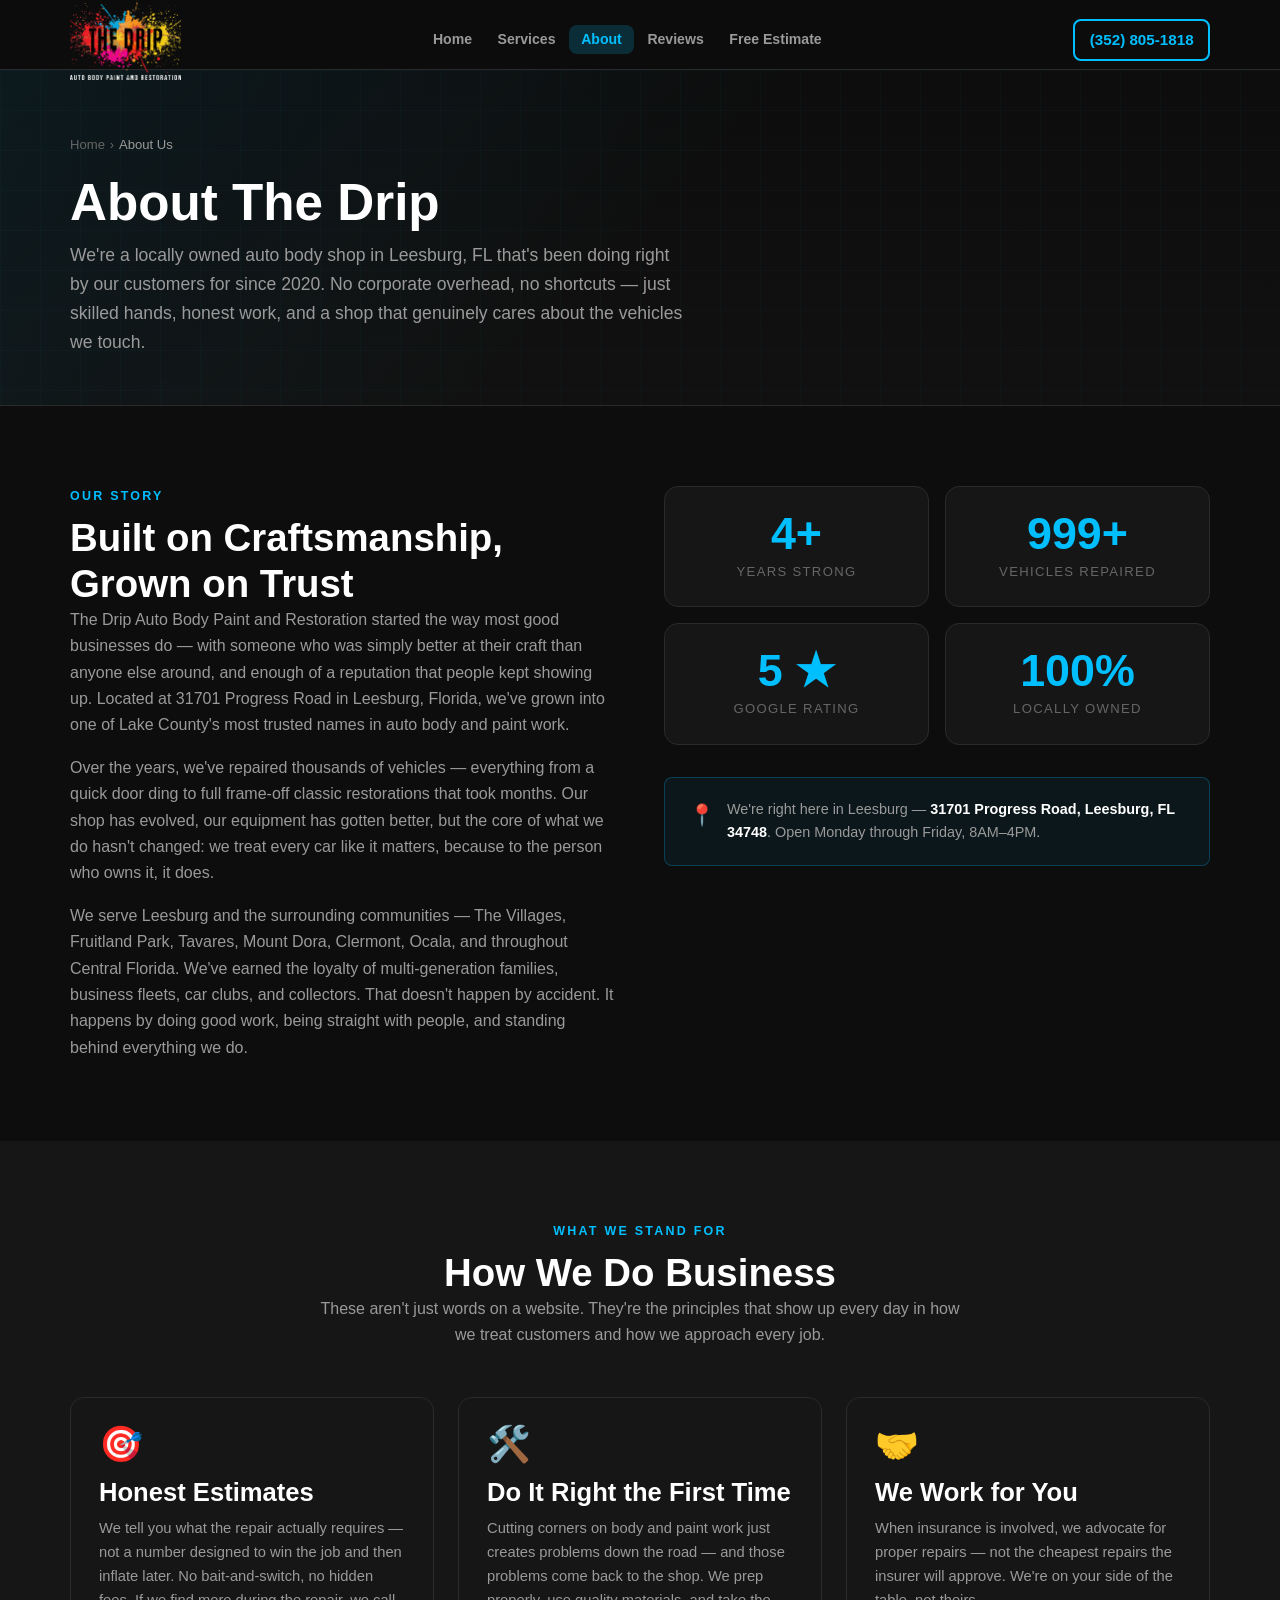
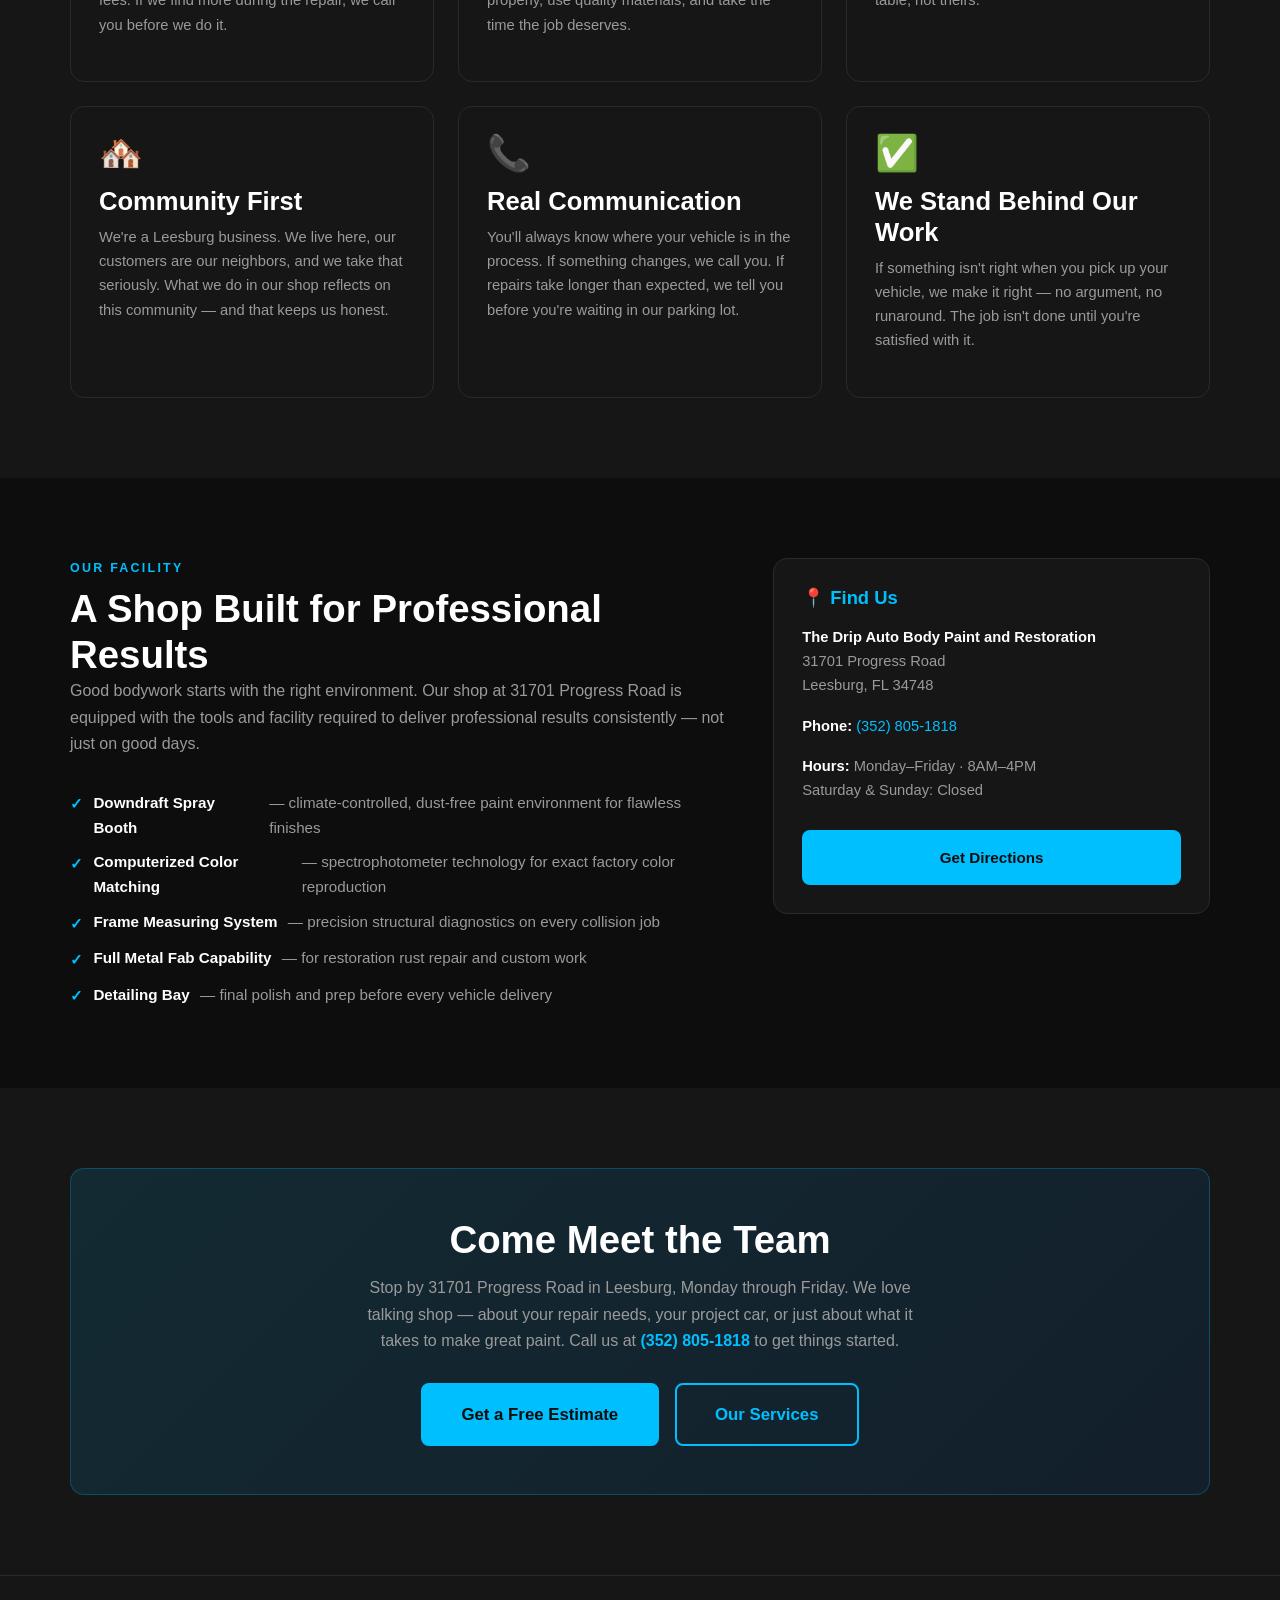
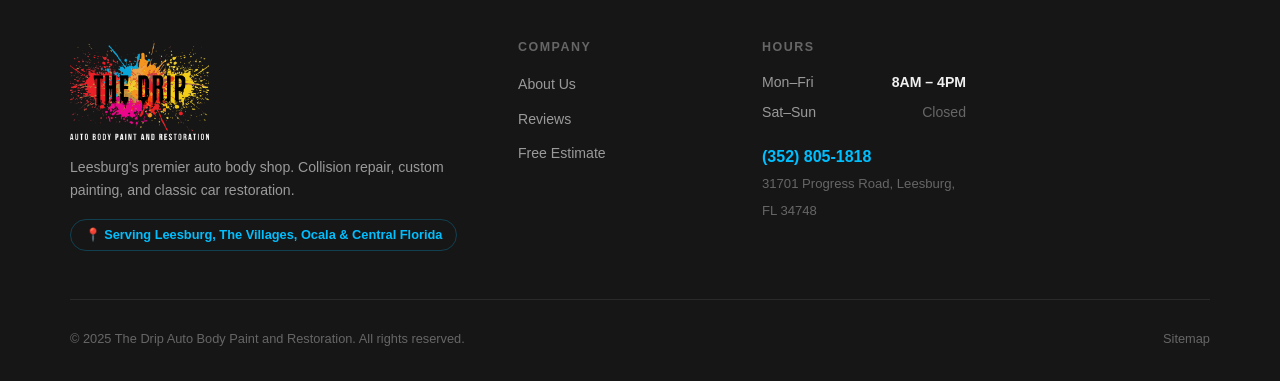
==== about.html @ eac32ed7 "Change Contact to Free Estimate in nav across all pages" ====
<!DOCTYPE html>
<html lang="en">
<head>
  <meta charset="UTF-8" />
  <meta name="viewport" content="width=device-width, initial-scale=1.0" />
  <title>About Us | The Drip Auto Body Paint &amp; Restoration — Leesburg, FL</title>
  <meta name="description" content="Learn about The Drip Auto Body Paint and Restoration — Leesburg, FL's trusted auto body shop with proudly serving Leesburg since 2020. Locally owned, expert team, and a passion for every vehicle we touch." />
  <meta name="keywords" content="about The Drip auto body Leesburg FL, local auto body shop Lake County, experienced auto body technicians FL, Leesburg auto body history" />
  <link rel="canonical" href="https://www.dripautomotive.com/about.html" />
  <meta property="og:type" content="website" />
  <meta property="og:title" content="About The Drip Auto Body | Leesburg, FL" />
  <meta property="og:description" content="Serving Leesburg and Lake County. Locally owned, expert team, and a genuine passion for every vehicle we touch." />
  <meta property="og:image" content="https://www.dripautomotive.com/images/og-about.jpg" />
  <meta property="og:url" content="https://www.dripautomotive.com/about.html" />
  <link rel="stylesheet" href="style.css" />
  <script type="application/ld+json">
  {"@context":"https://schema.org","@type":"AutoBodyShop","name":"The Drip Auto Body Paint and Restoration","url":"https://www.dripautomotive.com","telephone":"+13528051818","address":{"@type":"PostalAddress","streetAddress":"31701 Progress Road","addressLocality":"Leesburg","addressRegion":"FL","postalCode":"34748","addressCountry":"US"},"geo":{"@type":"GeoCoordinates","latitude":28.8116,"longitude":-81.8784},"openingHoursSpecification":[{"@type":"OpeningHoursSpecification","dayOfWeek":["Monday","Tuesday","Wednesday","Thursday","Friday"],"opens":"08:00","closes":"16:00"}]}
  </script>
</head>
<body>
  <header id="site-header" role="banner">
    <div class="container">
      <nav class="nav-inner" aria-label="Main navigation">
        <a href="index.html" class="nav-logo" aria-label="The Drip Auto Body — Home"><img src="logo.png" alt="The Drip Auto Body Paint and Restoration" class="nav-logo-img"></a>
          <ul class="nav-links" role="list">
          <li><a href="index.html">Home</a></li><li><a href="services.html">Services</a></li><li><a href="about.html">About</a></li><li><a href="reviews.html">Reviews</a></li><li><a href="contact.html">Free Estimate</a></li>
        </ul>
        <a href="tel:+13528051818" class="nav-phone">(352) 805-1818</a>
        <button class="nav-toggle" id="nav-toggle" aria-expanded="false" aria-label="Toggle navigation"><span></span><span></span><span></span></button>
      </nav>
    </div>
  </header>
  <nav id="mobile-nav">
    <a href="tel:+13528051818" class="mobile-phone">📞 Call (352) 805-1818</a>
  </nav>

  <main class="page-content">
    <section class="page-hero">
      <div class="container page-hero-content">
        <nav class="breadcrumb" aria-label="Breadcrumb">
          <a href="index.html">Home</a><span class="sep">›</span><span class="current">About Us</span>
        </nav>
        <h1>About The Drip</h1>
        <p class="lead">We're a locally owned auto body shop in Leesburg, FL that's been doing right by our customers for since 2020. No corporate overhead, no shortcuts — just skilled hands, honest work, and a shop that genuinely cares about the vehicles we touch.</p>
      </div>
    </section>

    <!-- Our Story -->
    <section class="section">
      <div class="container">
        <div class="content-cols">
          <div>
            <span class="section-label">Our Story</span>
            <h2>Built on Craftsmanship, Grown on Trust</h2>
            <p>The Drip Auto Body Paint and Restoration started the way most good businesses do — with someone who was simply better at their craft than anyone else around, and enough of a reputation that people kept showing up. Located at 31701 Progress Road in Leesburg, Florida, we've grown into one of Lake County's most trusted names in auto body and paint work.</p>
            <p>Over the years, we've repaired thousands of vehicles — everything from a quick door ding to full frame-off classic restorations that took months. Our shop has evolved, our equipment has gotten better, but the core of what we do hasn't changed: we treat every car like it matters, because to the person who owns it, it does.</p>
            <p>We serve Leesburg and the surrounding communities — The Villages, Fruitland Park, Tavares, Mount Dora, Clermont, Ocala, and throughout Central Florida. We've earned the loyalty of multi-generation families, business fleets, car clubs, and collectors. That doesn't happen by accident. It happens by doing good work, being straight with people, and standing behind everything we do.</p>
          </div>
          <div>
            <!-- Stats -->
            <div style="display:grid;grid-template-columns:1fr 1fr;gap:1rem;">
              <div class="stat-block" style="background:var(--surface);border:1px solid var(--border);border-radius:var(--radius-lg);">
                <div class="stat-num counter" data-target="5" data-suffix="+">5+</div>
                <div class="stat-label">Years Strong</div>
              </div>
              <div class="stat-block" style="background:var(--surface);border:1px solid var(--border);border-radius:var(--radius-lg);">
                <div class="stat-num counter" data-target="1000" data-suffix="+">1,000+</div>
                <div class="stat-label">Vehicles Repaired</div>
              </div>
              <div class="stat-block" style="background:var(--surface);border:1px solid var(--border);border-radius:var(--radius-lg);">
                <div class="stat-num">5 ★</div>
                <div class="stat-label">Google Rating</div>
              </div>
              <div class="stat-block" style="background:var(--surface);border:1px solid var(--border);border-radius:var(--radius-lg);">
                <div class="stat-num">100%</div>
                <div class="stat-label">Locally Owned</div>
              </div>
            </div>
            <div class="tip-box mt-2">
              <span class="tip-icon">📍</span>
              <p>We're right here in Leesburg — <strong style="color:var(--white);">31701 Progress Road, Leesburg, FL 34748</strong>. Open Monday through Friday, 8AM–4PM.</p>
            </div>
          </div>
        </div>
      </div>
    </section>

    <!-- What We Believe -->
    <section class="section section-alt">
      <div class="container">
        <div class="section-center mb-2">
          <span class="section-label">What We Stand For</span>
          <h2>How We Do Business</h2>
          <p class="section-subtitle">These aren't just words on a website. They're the principles that show up every day in how we treat customers and how we approach every job.</p>
        </div>
        <div class="grid-3 mt-3">
          <div class="card">
            <span class="card-icon">🎯</span>
            <h3>Honest Estimates</h3>
            <p>We tell you what the repair actually requires — not a number designed to win the job and then inflate later. No bait-and-switch, no hidden fees. If we find more during the repair, we call you before we do it.</p>
          </div>
          <div class="card">
            <span class="card-icon">🛠️</span>
            <h3>Do It Right the First Time</h3>
            <p>Cutting corners on body and paint work just creates problems down the road — and those problems come back to the shop. We prep properly, use quality materials, and take the time the job deserves.</p>
          </div>
          <div class="card">
            <span class="card-icon">🤝</span>
            <h3>We Work for You</h3>
            <p>When insurance is involved, we advocate for proper repairs — not the cheapest repairs the insurer will approve. We're on your side of the table, not theirs.</p>
          </div>
          <div class="card">
            <span class="card-icon">🏘️</span>
            <h3>Community First</h3>
            <p>We're a Leesburg business. We live here, our customers are our neighbors, and we take that seriously. What we do in our shop reflects on this community — and that keeps us honest.</p>
          </div>
          <div class="card">
            <span class="card-icon">📞</span>
            <h3>Real Communication</h3>
            <p>You'll always know where your vehicle is in the process. If something changes, we call you. If repairs take longer than expected, we tell you before you're waiting in our parking lot.</p>
          </div>
          <div class="card">
            <span class="card-icon">✅</span>
            <h3>We Stand Behind Our Work</h3>
            <p>If something isn't right when you pick up your vehicle, we make it right — no argument, no runaround. The job isn't done until you're satisfied with it.</p>
          </div>
        </div>
      </div>
    </section>

    <!-- The Shop -->
    <section class="section">
      <div class="container">
        <div class="content-cols wide-left">
          <div>
            <span class="section-label">Our Facility</span>
            <h2>A Shop Built for Professional Results</h2>
            <p>Good bodywork starts with the right environment. Our shop at 31701 Progress Road is equipped with the tools and facility required to deliver professional results consistently — not just on good days.</p>
            <ul class="check-list mt-2">
              <li><strong style="color:var(--white);">Downdraft Spray Booth</strong> — climate-controlled, dust-free paint environment for flawless finishes</li>
              <li><strong style="color:var(--white);">Computerized Color Matching</strong> — spectrophotometer technology for exact factory color reproduction</li>
              <li><strong style="color:var(--white);">Frame Measuring System</strong> — precision structural diagnostics on every collision job</li>
              <li><strong style="color:var(--white);">Full Metal Fab Capability</strong> — for restoration rust repair and custom work</li>
              <li><strong style="color:var(--white);">Detailing Bay</strong> — final polish and prep before every vehicle delivery</li>
            </ul>
          </div>
          <div>
            <div class="card">
              <h4 style="color:var(--accent);margin-bottom:1rem;">📍 Find Us</h4>
              <p><strong style="color:var(--white);">The Drip Auto Body Paint and Restoration</strong><br>
              31701 Progress Road<br>
              Leesburg, FL 34748</p>
              <p><strong style="color:var(--white);">Phone:</strong> <a href="tel:+13528051818">(352) 805-1818</a></p>
              <p><strong style="color:var(--white);">Hours:</strong> Monday–Friday · 8AM–4PM<br>
              Saturday &amp; Sunday: Closed</p>
              <a href="contact.html" class="btn btn-primary w-full" style="justify-content:center;margin-top:0.75rem;">Get Directions</a>
            </div>
          </div>
        </div>
      </div>
    </section>

    <!-- CTA -->
    <section class="section section-alt">
      <div class="container">
        <div class="cta-banner">
          <h2>Come Meet the Team</h2>
          <p>Stop by 31701 Progress Road in Leesburg, Monday through Friday. We love talking shop — about your repair needs, your project car, or just about what it takes to make great paint. Call us at <strong style="color:var(--accent);">(352) 805-1818</strong> to get things started.</p>
          <div class="btn-group" style="justify-content:center;">
            <a href="contact.html" class="btn btn-primary btn-lg">Get a Free Estimate</a>
            <a href="services.html" class="btn btn-outline btn-lg">Our Services</a>
          </div>
        </div>
      </div>
    </section>
  </main>

  <footer id="site-footer" role="contentinfo">
    <div class="container">
      <div class="footer-grid">
        <div class="footer-brand">
          <img src="logo.png" alt="The Drip Auto Body Paint and Restoration" class="footer-logo-img">
          <p>Leesburg's premier auto body shop. Collision repair, custom painting, and classic car restoration.</p>
          <span class="footer-tagline">📍 Serving Leesburg, The Villages, Ocala &amp; Central Florida</span>
        </div>
        <div class="footer-col"><h5>Company</h5><ul><li><a href="about.html">About Us</a></li><li><a href="reviews.html">Reviews</a></li><li><a href="contact.html">Free Estimate</a></li></ul></div>
        <div class="footer-col footer-hours">
          <h5>Hours</h5>
          <p><span class="hours-day">Mon–Fri</span><span class="hours-time">8AM – 4PM</span></p>
          <p><span class="hours-day">Sat–Sun</span><span class="hours-closed">Closed</span></p>
          <div style="margin-top:1.25rem;"><a href="tel:+13528051818" style="color:var(--accent);font-weight:700;">(352) 805-1818</a><br><span style="font-size:0.82rem;color:var(--text-dim);">31701 Progress Road, Leesburg, FL 34748</span></div>
        </div>
      </div>
      <div class="footer-bottom">
        <p>&copy; 2025 The Drip Auto Body Paint and Restoration. All rights reserved.</p>
        <p><a href="sitemap.xml">Sitemap</a></p>
      </div>
    </div>
  </footer>
  <a href="tel:+13528051818" class="float-cta">📞 Call Now</a>
  <script src="script.js"></script>
</body>
</html>
---- style.css ----
/* ============================================================
   The Drip Auto Body Paint and Restoration — style.css
   Pure CSS, mobile-first, dark theme with #00bfff accent
   ============================================================ */

/* ── Reset & Base ─────────────────────────────────────────── */
*, *::before, *::after { box-sizing: border-box; margin: 0; padding: 0; }

:root {
  --bg:          #0d0d0d;
  --surface:     #161616;
  --surface2:    #1f1f1f;
  --surface3:    #2a2a2a;
  --accent:      #00bfff;
  --accent-dark: #0099cc;
  --accent-glow: rgba(0,191,255,0.18);
  --text:        #f0f0f0;
  --text-muted:  #9a9a9a;
  --text-dim:    #666;
  --border:      #2a2a2a;
  --white:       #ffffff;
  --danger:      #e74c3c;
  --success:     #2ecc71;
  --radius:      8px;
  --radius-lg:   14px;
  --shadow:      0 4px 24px rgba(0,0,0,0.5);
  --shadow-accent: 0 0 24px rgba(0,191,255,0.25);
  --transition:  0.25s ease;
  --nav-h:       70px;
  --font: -apple-system, BlinkMacSystemFont, 'Segoe UI', Roboto, Helvetica, Arial, sans-serif;
}

html { scroll-behavior: smooth; font-size: 16px; }

body {
  background: var(--bg);
  color: var(--text);
  font-family: var(--font);
  line-height: 1.65;
  min-height: 100vh;
  overflow-x: hidden;
}

img { max-width: 100%; height: auto; display: block; }
a { color: var(--accent); text-decoration: none; transition: color var(--transition); }
a:hover { color: var(--accent-dark); }
ul { list-style: none; }
button, input, textarea, select { font-family: inherit; }

/* ── Typography ───────────────────────────────────────────── */
h1, h2, h3, h4, h5, h6 {
  line-height: 1.2;
  font-weight: 700;
  color: var(--white);
}
h1 { font-size: clamp(2rem, 5vw, 3.2rem); }
h2 { font-size: clamp(1.6rem, 4vw, 2.4rem); }
h3 { font-size: clamp(1.2rem, 3vw, 1.6rem); }
h4 { font-size: 1.15rem; }
p  { margin-bottom: 1rem; color: var(--text-muted); }
p:last-child { margin-bottom: 0; }

.section-label {
  font-size: 0.78rem;
  font-weight: 700;
  letter-spacing: 0.18em;
  text-transform: uppercase;
  color: var(--accent);
  margin-bottom: 0.5rem;
  display: block;
}
.section-title { margin-bottom: 0.75rem; }
.section-subtitle { max-width: 640px; color: var(--text-muted); }

/* ── Layout Utilities ─────────────────────────────────────── */
.container { width: 100%; max-width: 1180px; margin: 0 auto; padding: 0 1.25rem; }
.section { padding: 5rem 0; }
.section-alt { background: var(--surface); }
.section-center { text-align: center; }
.section-center .section-subtitle { margin: 0 auto; }

.grid-2 { display: grid; grid-template-columns: 1fr; gap: 2rem; }
.grid-3 { display: grid; grid-template-columns: 1fr; gap: 1.5rem; }
.grid-4 { display: grid; grid-template-columns: 1fr 1fr; gap: 1.25rem; }

@media (min-width: 640px) {
  .grid-2 { grid-template-columns: 1fr 1fr; }
  .grid-3 { grid-template-columns: 1fr 1fr; }
}
@media (min-width: 900px) {
  .grid-3 { grid-template-columns: 1fr 1fr 1fr; }
  .grid-4 { grid-template-columns: repeat(4, 1fr); }
}

.flex { display: flex; }
.flex-center { display: flex; align-items: center; justify-content: center; }
.gap-1 { gap: 1rem; }
.gap-2 { gap: 2rem; }
.mt-1 { margin-top: 1rem; }
.mt-2 { margin-top: 2rem; }
.mt-3 { margin-top: 3rem; }
.mb-2 { margin-bottom: 2rem; }
.text-center { text-align: center; }

/* ── Buttons ──────────────────────────────────────────────── */
.btn {
  display: inline-flex;
  align-items: center;
  gap: 0.5rem;
  padding: 0.8rem 1.8rem;
  border-radius: var(--radius);
  font-weight: 700;
  font-size: 0.95rem;
  cursor: pointer;
  transition: all var(--transition);
  border: 2px solid transparent;
  text-align: center;
  white-space: nowrap;
}
.btn-primary {
  background: var(--accent);
  color: var(--bg);
  border-color: var(--accent);
}
.btn-primary:hover {
  background: var(--accent-dark);
  border-color: var(--accent-dark);
  color: var(--white);
  box-shadow: var(--shadow-accent);
  transform: translateY(-1px);
}
.btn-outline {
  background: transparent;
  color: var(--accent);
  border-color: var(--accent);
}
.btn-outline:hover {
  background: var(--accent);
  color: var(--bg);
  transform: translateY(-1px);
}
.btn-ghost {
  background: transparent;
  color: var(--text-muted);
  border-color: var(--border);
}
.btn-ghost:hover { border-color: var(--accent); color: var(--accent); }
.btn-lg { padding: 1rem 2.4rem; font-size: 1.05rem; }
.btn-sm { padding: 0.5rem 1.1rem; font-size: 0.85rem; }
.btn-group { display: flex; flex-wrap: wrap; gap: 1rem; }

/* ── Accent / Highlight ───────────────────────────────────── */
.accent { color: var(--accent); }
.highlight {
  background: linear-gradient(135deg, var(--accent) 0%, #0077ff 100%);
  -webkit-background-clip: text;
  -webkit-text-fill-color: transparent;
  background-clip: text;
}

/* ── Header / Navigation ──────────────────────────────────── */
#site-header {
  position: fixed;
  top: 0; left: 0; right: 0;
  z-index: 1000;
  height: var(--nav-h);
  background: rgba(13,13,13,0.96);
  border-bottom: 1px solid var(--border);
  backdrop-filter: blur(12px);
  -webkit-backdrop-filter: blur(12px);
  transition: box-shadow var(--transition);
}
#site-header.scrolled {
  box-shadow: 0 2px 20px rgba(0,0,0,0.6);
}
.nav-inner {
  display: flex;
  align-items: center;
  justify-content: space-between;
  height: 100%;
  gap: 1rem;
}
.nav-logo {
  display: flex;
  align-items: center;
  flex-shrink: 0;
  text-decoration: none;
}
.nav-logo-img {
  height: 80px;
  width: auto;
  object-fit: contain;
  transition: transform 0.2s ease;
}
.nav-logo-img:hover {
  transform: scale(1.05);
}
@media (max-width: 768px) {
  .nav-logo-img {
    height: 60px;
  }
}
/* Legacy text logo fallbacks */
.nav-logo-name {
  font-size: 1.25rem;
  font-weight: 900;
  color: var(--white);
  letter-spacing: -0.02em;
}
.nav-logo-name span { color: var(--accent); }
.nav-logo-sub {
  font-size: 0.6rem;
  font-weight: 600;
  letter-spacing: 0.18em;
  text-transform: uppercase;
  color: var(--text-dim);
}
.nav-links {
  display: none;
  align-items: center;
  gap: 0.1rem;
}
.nav-links a {
  padding: 0.4rem 0.75rem;
  border-radius: var(--radius);
  font-size: 0.88rem;
  font-weight: 600;
  color: var(--text-muted);
  transition: all var(--transition);
}
.nav-links a:hover,
.nav-links a.active { color: var(--accent); background: var(--accent-glow); }
.nav-phone {
  display: none;
  align-items: center;
  gap: 0.4rem;
  font-weight: 700;
  font-size: 0.95rem;
  color: var(--accent);
  border: 2px solid var(--accent);
  border-radius: var(--radius);
  padding: 0.4rem 0.9rem;
  transition: all var(--transition);
}
.nav-phone:hover { background: var(--accent); color: var(--bg); }
.nav-phone .ph-icon { font-size: 1rem; }

.nav-toggle {
  display: flex;
  flex-direction: column;
  gap: 5px;
  cursor: pointer;
  padding: 0.4rem;
  border: none;
  background: none;
}
.nav-toggle span {
  display: block;
  width: 24px; height: 2px;
  background: var(--text);
  border-radius: 2px;
  transition: all var(--transition);
}
.nav-toggle.open span:nth-child(1) { transform: translateY(7px) rotate(45deg); }
.nav-toggle.open span:nth-child(2) { opacity: 0; transform: scaleX(0); }
.nav-toggle.open span:nth-child(3) { transform: translateY(-7px) rotate(-45deg); }

/* Mobile Nav Drawer */
#mobile-nav {
  display: none;
  position: fixed;
  top: var(--nav-h);
  left: 0; right: 0;
  background: var(--surface);
  border-bottom: 1px solid var(--border);
  z-index: 999;
  padding: 1.5rem;
  flex-direction: column;
  gap: 0.25rem;
}
#mobile-nav.open { display: flex; }
#mobile-nav a {
  padding: 0.75rem 1rem;
  border-radius: var(--radius);
  font-weight: 600;
  color: var(--text-muted);
  font-size: 1rem;
}
#mobile-nav a:hover { background: var(--accent-glow); color: var(--accent); }
#mobile-nav .mobile-phone {
  display: flex;
  align-items: center;
  justify-content: center;
  gap: 0.5rem;
  margin-top: 1rem;
  background: var(--accent);
  color: var(--bg);
  padding: 0.9rem;
  border-radius: var(--radius);
  font-weight: 800;
  font-size: 1.05rem;
}

@media (min-width: 768px) {
  .nav-links { display: flex; }
  .nav-phone { display: flex; }
  .nav-toggle { display: none; }
}

/* Page top padding for fixed header */
.page-content { padding-top: var(--nav-h); }

/* ── Hero Section ─────────────────────────────────────────── */
.hero {
  position: relative;
  min-height: 88vh;
  display: flex;
  align-items: center;
  overflow: hidden;
  background: var(--bg);
}
.hero-bg {
  position: absolute;
  inset: 0;
  background: 
    radial-gradient(ellipse 80% 60% at 70% 40%, rgba(0,191,255,0.08) 0%, transparent 65%),
    radial-gradient(ellipse 60% 80% at 10% 90%, rgba(0,50,100,0.3) 0%, transparent 60%),
    linear-gradient(160deg, #0a0a0a 0%, #111 50%, #0a1a2a 100%);
}
.hero-bg-grid {
  position: absolute;
  inset: 0;
  background-image:
    linear-gradient(rgba(0,191,255,0.04) 1px, transparent 1px),
    linear-gradient(90deg, rgba(0,191,255,0.04) 1px, transparent 1px);
  background-size: 60px 60px;
}
.hero-content {
  position: relative;
  z-index: 1;
  padding: 5rem 0;
}
/* Hero logo showcase (homepage) */
.hero-logo-showcase {
  text-align: center;
  margin-bottom: 2rem;
}
.hero-logo-img {
  max-width: 480px;
  width: 100%;
  height: auto;
  object-fit: contain;
  filter: drop-shadow(0 4px 30px rgba(0, 191, 255, 0.15));
}
@media (max-width: 768px) {
  .hero-logo-img {
    max-width: 320px;
  }
  .hero-logo-showcase {
    margin-bottom: 1.5rem;
  }
}

.hero-badge {
  display: inline-flex;
  align-items: center;
  gap: 0.5rem;
  background: var(--accent-glow);
  border: 1px solid rgba(0,191,255,0.3);
  color: var(--accent);
  padding: 0.4rem 1rem;
  border-radius: 100px;
  font-size: 0.8rem;
  font-weight: 700;
  letter-spacing: 0.08em;
  text-transform: uppercase;
  margin-bottom: 1.5rem;
}
.hero h1 { margin-bottom: 1.25rem; }
.hero h1 .line2 { color: var(--accent); display: block; }
.hero-desc {
  font-size: 1.1rem;
  color: var(--text-muted);
  max-width: 580px;
  margin-bottom: 2rem;
}
.hero-stats {
  display: flex;
  flex-wrap: wrap;
  gap: 2rem;
  margin-top: 3rem;
  padding-top: 2rem;
  border-top: 1px solid var(--border);
}
.hero-stat-num {
  font-size: 2rem;
  font-weight: 900;
  color: var(--accent);
  line-height: 1;
}
.hero-stat-label {
  font-size: 0.8rem;
  color: var(--text-dim);
  text-transform: uppercase;
  letter-spacing: 0.1em;
  margin-top: 0.2rem;
}

/* Page Hero (smaller, for inner pages) */
.page-hero {
  background:
    linear-gradient(135deg, rgba(0,191,255,0.07) 0%, transparent 50%),
    linear-gradient(180deg, #0d0d0d 0%, #111 100%);
  border-bottom: 1px solid var(--border);
  padding: 4rem 0 3rem;
  position: relative;
  overflow: hidden;
}
.page-hero::before {
  content: '';
  position: absolute;
  inset: 0;
  background-image:
    linear-gradient(rgba(0,191,255,0.03) 1px, transparent 1px),
    linear-gradient(90deg, rgba(0,191,255,0.03) 1px, transparent 1px);
  background-size: 40px 40px;
}
.page-hero-content { position: relative; z-index: 1; }
.page-hero h1 { margin-bottom: 0.5rem; }
.page-hero .lead {
  color: var(--text-muted);
  font-size: 1.1rem;
  max-width: 620px;
  margin-bottom: 0;
}

/* ── Breadcrumbs ──────────────────────────────────────────── */
.breadcrumb {
  display: flex;
  align-items: center;
  flex-wrap: wrap;
  gap: 0.3rem;
  font-size: 0.82rem;
  color: var(--text-dim);
  margin-bottom: 1rem;
}
.breadcrumb a { color: var(--text-dim); }
.breadcrumb a:hover { color: var(--accent); }
.breadcrumb .sep { color: var(--text-dim); }
.breadcrumb .current { color: var(--text-muted); }

/* ── Cards ────────────────────────────────────────────────── */
.card {
  background: var(--surface);
  border: 1px solid var(--border);
  border-radius: var(--radius-lg);
  padding: 1.75rem;
  transition: all var(--transition);
}
.card:hover {
  border-color: rgba(0,191,255,0.3);
  box-shadow: var(--shadow-accent);
  transform: translateY(-3px);
}
.card-icon {
  font-size: 2.2rem;
  margin-bottom: 1rem;
  display: block;
  line-height: 1;
}
.card h3 { margin-bottom: 0.5rem; }
.card p { font-size: 0.92rem; margin-bottom: 1rem; }
.card-link {
  font-size: 0.88rem;
  font-weight: 700;
  color: var(--accent);
  display: inline-flex;
  align-items: center;
  gap: 0.3rem;
}
.card-link::after { content: '→'; transition: transform var(--transition); }
.card:hover .card-link::after { transform: translateX(4px); }

/* Service card variant */
.service-card {
  background: var(--surface);
  border: 1px solid var(--border);
  border-radius: var(--radius-lg);
  overflow: hidden;
  transition: all var(--transition);
}
.service-card:hover {
  border-color: var(--accent);
  box-shadow: 0 0 30px rgba(0,191,255,0.15);
  transform: translateY(-4px);
}
.service-card-top {
  height: 180px;
  background: linear-gradient(135deg, var(--surface2), var(--surface3));
  display: flex;
  align-items: center;
  justify-content: center;
  font-size: 3.5rem;
  position: relative;
  overflow: hidden;
}
.service-card-top::after {
  content: '';
  position: absolute;
  inset: 0;
  background: linear-gradient(180deg, transparent 40%, rgba(0,0,0,0.6) 100%);
}
.service-card-body { padding: 1.5rem; }
.service-card-body h3 { margin-bottom: 0.5rem; }
.service-card-body p { font-size: 0.9rem; margin-bottom: 1.25rem; }

/* ── Before/After Gallery ─────────────────────────────────── */
.ba-grid { display: grid; grid-template-columns: 1fr; gap: 1.5rem; }
@media (min-width: 640px) { .ba-grid { grid-template-columns: 1fr 1fr; } }
@media (min-width: 900px) { .ba-grid { grid-template-columns: repeat(3, 1fr); } }

.ba-card {
  background: var(--surface);
  border: 1px solid var(--border);
  border-radius: var(--radius-lg);
  overflow: hidden;
}
.ba-images {
  display: grid;
  grid-template-columns: 1fr 1fr;
  height: 180px;
}
.ba-img {
  display: flex;
  align-items: center;
  justify-content: center;
  font-size: 0.7rem;
  font-weight: 700;
  letter-spacing: 0.08em;
  text-transform: uppercase;
  position: relative;
  overflow: hidden;
}
.ba-img img {
  width: 100%;
  height: 100%;
  object-fit: cover;
  position: absolute;
  inset: 0;
}
.ba-img.before {
  background: linear-gradient(135deg, #2a1a1a, #3a2020);
  color: var(--text-dim);
  border-right: 1px solid var(--border);
}
.ba-img.after {
  background: linear-gradient(135deg, #0a1f2a, #0d2d3a);
  color: var(--accent);
}
.ba-img span {
  position: absolute;
  bottom: 0.5rem;
  left: 50%;
  transform: translateX(-50%);
  background: rgba(0,0,0,0.7);
  padding: 0.2rem 0.5rem;
  border-radius: 4px;
  font-size: 0.65rem;
  letter-spacing: 0.1em;
  text-transform: uppercase;
}
.ba-img.before span { color: var(--text-dim); }
.ba-img.after span { color: var(--accent); border: 1px solid rgba(0,191,255,0.3); }
.ba-label {
  font-size: 0.65rem;
  font-weight: 700;
  letter-spacing: 0.15em;
  text-transform: uppercase;
  position: absolute;
  top: 0.5rem;
  left: 50%;
  transform: translateX(-50%);
  white-space: nowrap;
}
.ba-desc {
  padding: 1rem 1.25rem;
  font-size: 0.88rem;
  font-weight: 600;
  color: var(--text-muted);
}

/* ── Project Showcase (Video) ─────────────────────────────── */
.project-showcase { display: flex; flex-direction: column; gap: 2.5rem; }

.project-card {
  background: var(--surface);
  border: 1px solid var(--border);
  border-radius: var(--radius-lg);
  overflow: hidden;
}

.project-card .project-title {
  padding: 1rem 1.25rem 0.5rem;
  font-size: 1.1rem;
  font-weight: 700;
  color: var(--text);
}

.project-card .project-subtitle {
  padding: 0 1.25rem 1rem;
  font-size: 0.88rem;
  color: var(--text-muted);
}

.project-videos {
  display: grid;
  grid-template-columns: 1fr;
  gap: 0;
}

@media (min-width: 640px) {
  .project-videos { grid-template-columns: 1fr 1fr; }
}

.project-videos img {
  width: 100%;
  height: auto;
  display: block;
  object-fit: cover;
}

.project-videos video {
  width: 100%;
  height: auto;
  display: block;
  object-fit: cover;
}

/* ── Services Horizontal Scroll ──────────────────────────── */
.services-scroll {
  display: flex;
  gap: 1rem;
  overflow-x: auto;
  scroll-snap-type: x mandatory;
  -webkit-overflow-scrolling: touch;
  padding-bottom: 0.75rem;
  scrollbar-width: none;
}
.services-scroll::-webkit-scrollbar { display: none; }

.scroll-card {
  flex: 0 0 auto;
  width: 140px;
  display: flex;
  flex-direction: column;
  align-items: center;
  gap: 0.6rem;
  padding: 1.25rem 1rem;
  background: var(--surface);
  border: 1px solid var(--border);
  border-radius: var(--radius-lg);
  text-decoration: none;
  color: var(--text);
  scroll-snap-align: start;
  transition: border-color var(--transition), background var(--transition);
}
.scroll-card:hover {
  border-color: var(--accent);
  background: var(--surface2);
}
.scroll-icon { font-size: 1.8rem; }
.scroll-label {
  font-size: 0.78rem;
  font-weight: 600;
  text-align: center;
  color: var(--text-muted);
  line-height: 1.3;
}
.scroll-card:hover .scroll-label { color: var(--text); }

/* ── Review / Testimonial Cards ───────────────────────────── */
.review-card {
  background: var(--surface);
  border: 1px solid var(--border);
  border-radius: var(--radius-lg);
  padding: 1.75rem;
  position: relative;
}
.review-card::before {
  content: '"';
  font-size: 5rem;
  line-height: 0.8;
  color: var(--accent);
  opacity: 0.15;
  position: absolute;
  top: 1rem;
  left: 1.5rem;
  font-family: Georgia, serif;
}
.review-stars {
  color: #f5a623;
  font-size: 1rem;
  margin-bottom: 0.75rem;
  letter-spacing: 2px;
}
.review-text {
  font-size: 0.95rem;
  color: var(--text-muted);
  line-height: 1.7;
  margin-bottom: 1.25rem;
  font-style: italic;
}
.review-author {
  display: flex;
  align-items: center;
  gap: 0.75rem;
}
.review-avatar {
  width: 44px; height: 44px;
  border-radius: 50%;
  background: linear-gradient(135deg, var(--accent-dark), #0055aa);
  display: flex;
  align-items: center;
  justify-content: center;
  font-weight: 800;
  font-size: 1rem;
  color: var(--white);
  flex-shrink: 0;
}
.review-author-name { font-weight: 700; font-size: 0.95rem; color: var(--white); }
.review-author-meta { font-size: 0.78rem; color: var(--text-dim); }

/* ── Process / Steps ──────────────────────────────────────── */
.steps { display: flex; flex-direction: column; gap: 2rem; }
@media (min-width: 768px) {
  .steps { flex-direction: row; }
  .step { flex: 1; }
}
.step {
  display: flex;
  flex-direction: column;
  align-items: flex-start;
  gap: 0.75rem;
  position: relative;
}
.step-number {
  width: 48px; height: 48px;
  border-radius: 50%;
  background: var(--accent-glow);
  border: 2px solid var(--accent);
  display: flex;
  align-items: center;
  justify-content: center;
  font-size: 1.1rem;
  font-weight: 900;
  color: var(--accent);
  flex-shrink: 0;
}
.step h3 { margin-bottom: 0.25rem; font-size: 1.05rem; }
.step p { font-size: 0.88rem; }

/* ── Check List ───────────────────────────────────────────── */
.check-list { list-style: none; display: flex; flex-direction: column; gap: 0.6rem; }
.check-list li {
  display: flex;
  align-items: flex-start;
  gap: 0.65rem;
  font-size: 0.95rem;
  color: var(--text-muted);
}
.check-list li::before {
  content: '✓';
  color: var(--accent);
  font-weight: 700;
  flex-shrink: 0;
  margin-top: 0.1rem;
}

/* ── FAQ / Accordion ──────────────────────────────────────── */
.faq-item {
  background: var(--surface);
  border: 1px solid var(--border);
  border-radius: var(--radius);
  overflow: hidden;
  margin-bottom: 0.75rem;
}
.faq-q {
  width: 100%;
  background: none;
  border: none;
  padding: 1.1rem 1.5rem;
  text-align: left;
  color: var(--white);
  font-size: 0.97rem;
  font-weight: 600;
  cursor: pointer;
  display: flex;
  justify-content: space-between;
  align-items: center;
  gap: 1rem;
  transition: background var(--transition);
}
.faq-q:hover { background: var(--surface2); }
.faq-q .faq-icon {
  width: 22px; height: 22px;
  border-radius: 50%;
  border: 2px solid var(--accent);
  display: flex;
  align-items: center;
  justify-content: center;
  font-size: 0.9rem;
  color: var(--accent);
  flex-shrink: 0;
  transition: transform var(--transition);
}
.faq-item.open .faq-icon { transform: rotate(45deg); }
.faq-a {
  display: none;
  padding: 0 1.5rem 1.25rem;
  font-size: 0.92rem;
  color: var(--text-muted);
  line-height: 1.7;
  border-top: 1px solid var(--border);
  padding-top: 1rem;
}
.faq-item.open .faq-a { display: block; }

/* ── CTA Banner ───────────────────────────────────────────── */
.cta-banner {
  background: linear-gradient(135deg, rgba(0,191,255,0.12) 0%, rgba(0,100,200,0.12) 100%);
  border: 1px solid rgba(0,191,255,0.25);
  border-radius: var(--radius-lg);
  padding: 3rem 2rem;
  text-align: center;
}
.cta-banner h2 { margin-bottom: 0.75rem; }
.cta-banner p { margin-bottom: 1.75rem; max-width: 560px; margin-left: auto; margin-right: auto; }

/* ── Contact Form ─────────────────────────────────────────── */
.form-grid { display: grid; grid-template-columns: 1fr; gap: 1.25rem; }
@media (min-width: 640px) { .form-grid { grid-template-columns: 1fr 1fr; } }

.form-group { display: flex; flex-direction: column; gap: 0.4rem; }
.form-group.full { grid-column: 1 / -1; }
.form-group label {
  font-size: 0.82rem;
  font-weight: 700;
  color: var(--text-muted);
  letter-spacing: 0.05em;
  text-transform: uppercase;
}
.form-group input,
.form-group select,
.form-group textarea {
  background: var(--surface2);
  border: 1px solid var(--border);
  border-radius: var(--radius);
  padding: 0.75rem 1rem;
  color: var(--text);
  font-size: 0.95rem;
  transition: border-color var(--transition), box-shadow var(--transition);
  appearance: none;
}
.form-group input:focus,
.form-group select:focus,
.form-group textarea:focus {
  outline: none;
  border-color: var(--accent);
  box-shadow: 0 0 0 3px rgba(0,191,255,0.12);
}
.form-group input::placeholder,
.form-group textarea::placeholder { color: var(--text-dim); }
.form-group textarea { resize: vertical; min-height: 120px; }
.form-note {
  font-size: 0.8rem;
  color: var(--text-dim);
  margin-top: 0.5rem;
  text-align: center;
}

/* ── Info Boxes ───────────────────────────────────────────── */
.info-box {
  background: var(--surface);
  border: 1px solid var(--border);
  border-left: 3px solid var(--accent);
  border-radius: var(--radius);
  padding: 1.25rem 1.5rem;
}
.info-box h4 { color: var(--accent); margin-bottom: 0.4rem; font-size: 0.95rem; }
.info-box p { font-size: 0.88rem; margin-bottom: 0; }

.tip-box {
  background: rgba(0,191,255,0.06);
  border: 1px solid rgba(0,191,255,0.25);
  border-radius: var(--radius);
  padding: 1.25rem 1.5rem;
  display: flex;
  gap: 0.75rem;
  align-items: flex-start;
}
.tip-icon { font-size: 1.3rem; flex-shrink: 0; }
.tip-box p { font-size: 0.9rem; margin-bottom: 0; }

/* ── Contact Info Blocks ──────────────────────────────────── */
.contact-info-block {
  display: flex;
  align-items: flex-start;
  gap: 1rem;
  margin-bottom: 1.5rem;
}
.contact-info-icon {
  width: 44px; height: 44px;
  background: var(--accent-glow);
  border-radius: var(--radius);
  display: flex;
  align-items: center;
  justify-content: center;
  font-size: 1.2rem;
  flex-shrink: 0;
}
.contact-info-label {
  font-size: 0.75rem;
  font-weight: 700;
  letter-spacing: 0.1em;
  text-transform: uppercase;
  color: var(--text-dim);
  margin-bottom: 0.2rem;
}
.contact-info-value {
  font-size: 1rem;
  font-weight: 600;
  color: var(--white);
}
.contact-info-value a { color: var(--white); }
.contact-info-value a:hover { color: var(--accent); }

/* ── Map Embed ────────────────────────────────────────────── */
.map-wrap {
  border-radius: var(--radius-lg);
  overflow: hidden;
  border: 1px solid var(--border);
  background: var(--surface2);
  height: 380px;
}
.map-wrap iframe { width: 100%; height: 100%; border: none; }

/* ── Insurance Steps ──────────────────────────────────────── */
.ins-step {
  display: flex;
  gap: 1.25rem;
  padding: 1.5rem;
  background: var(--surface);
  border: 1px solid var(--border);
  border-radius: var(--radius-lg);
  margin-bottom: 1rem;
  transition: all var(--transition);
}
.ins-step:hover { border-color: rgba(0,191,255,0.3); }
.ins-step-num {
  width: 40px; height: 40px;
  min-width: 40px;
  border-radius: 50%;
  background: var(--accent);
  color: var(--bg);
  display: flex;
  align-items: center;
  justify-content: center;
  font-weight: 900;
  font-size: 1rem;
}
.ins-step-body h4 { margin-bottom: 0.3rem; color: var(--white); }
.ins-step-body p { font-size: 0.9rem; margin-bottom: 0; }

/* ── Restoration Timeline ─────────────────────────────────── */
.timeline { position: relative; padding-left: 2rem; }
.timeline::before {
  content: '';
  position: absolute;
  left: 0.6rem;
  top: 0; bottom: 0;
  width: 2px;
  background: linear-gradient(180deg, var(--accent), transparent);
}
.timeline-item {
  position: relative;
  margin-bottom: 2rem;
}
.timeline-item::before {
  content: '';
  position: absolute;
  left: -1.55rem;
  top: 0.35rem;
  width: 12px; height: 12px;
  border-radius: 50%;
  background: var(--accent);
  box-shadow: 0 0 8px var(--accent);
}
.timeline-item h4 { color: var(--white); margin-bottom: 0.4rem; }
.timeline-item p { font-size: 0.9rem; margin-bottom: 0; }

/* ── Gallery Grid (Full) ──────────────────────────────────── */
.gallery-grid {
  display: grid;
  grid-template-columns: repeat(2, 1fr);
  gap: 0.75rem;
}
@media (min-width: 640px) { .gallery-grid { grid-template-columns: repeat(3, 1fr); } }
@media (min-width: 900px) { .gallery-grid { grid-template-columns: repeat(4, 1fr); } }

.gallery-item {
  aspect-ratio: 4/3;
  border-radius: var(--radius);
  overflow: hidden;
  position: relative;
  cursor: pointer;
  background: var(--surface2);
  border: 1px solid var(--border);
}
.gallery-item img {
  width: 100%;
  height: 100%;
  object-fit: cover;
  transition: transform 0.3s ease;
}
.gallery-item:hover img {
  transform: scale(1.05);
}
.gallery-item:hover .gallery-overlay { opacity: 1; }
.gallery-placeholder {
  width: 100%; height: 100%;
  display: flex;
  align-items: center;
  justify-content: center;
  font-size: 2.5rem;
}
.gallery-overlay {
  position: absolute;
  inset: 0;
  background: rgba(0,0,0,0.6);
  display: flex;
  flex-direction: column;
  align-items: center;
  justify-content: center;
  opacity: 0;
  transition: opacity var(--transition);
  padding: 1rem;
  text-align: center;
}
.gallery-overlay .go-label {
  font-size: 0.7rem;
  font-weight: 700;
  letter-spacing: 0.12em;
  text-transform: uppercase;
  color: var(--accent);
  margin-bottom: 0.25rem;
}
.gallery-overlay .go-title {
  font-size: 0.85rem;
  font-weight: 600;
  color: var(--white);
}
.gallery-before-tag,
.gallery-after-tag {
  position: absolute;
  top: 0.5rem;
  font-size: 0.6rem;
  font-weight: 700;
  letter-spacing: 0.12em;
  text-transform: uppercase;
  padding: 0.2rem 0.5rem;
  border-radius: 3px;
}
.gallery-before-tag { left: 0.5rem; background: rgba(0,0,0,0.7); color: var(--text-dim); }
.gallery-after-tag  { left: 0.5rem; background: rgba(0,191,255,0.2); color: var(--accent); border: 1px solid rgba(0,191,255,0.4); }

/* ── Floating CTA (Mobile) ────────────────────────────────── */
.float-cta {
  position: fixed;
  bottom: 1.5rem;
  right: 1.5rem;
  z-index: 900;
  background: var(--accent);
  color: var(--bg) !important;
  padding: 0.85rem 1.4rem;
  border-radius: 100px;
  font-weight: 800;
  font-size: 0.9rem;
  box-shadow: 0 4px 24px rgba(0,191,255,0.5);
  display: flex;
  align-items: center;
  gap: 0.4rem;
  transition: all var(--transition);
}
.float-cta:hover {
  background: var(--accent-dark);
  transform: translateY(-2px);
  box-shadow: 0 6px 30px rgba(0,191,255,0.6);
}
@media (min-width: 768px) { .float-cta { display: none; } }

/* ── Footer ───────────────────────────────────────────────── */
#site-footer {
  background: var(--surface);
  border-top: 1px solid var(--border);
  padding: 4rem 0 2rem;
}
.footer-grid {
  display: grid;
  grid-template-columns: 1fr;
  gap: 2.5rem;
  margin-bottom: 3rem;
}
@media (min-width: 640px) { .footer-grid { grid-template-columns: 1fr 1fr; } }
@media (min-width: 900px) { .footer-grid { grid-template-columns: 2fr 1fr 1fr 1fr; } }

.footer-brand .footer-logo-img {
  height: 100px;
  width: auto;
  object-fit: contain;
  margin-bottom: 1rem;
}
/* Legacy text fallbacks */
.footer-brand .footer-logo-name {
  font-size: 1.3rem;
  font-weight: 900;
  color: var(--white);
  margin-bottom: 0.25rem;
}
.footer-brand .footer-logo-name span { color: var(--accent); }
.footer-brand .footer-logo-sub {
  font-size: 0.62rem;
  font-weight: 700;
  letter-spacing: 0.18em;
  text-transform: uppercase;
  color: var(--text-dim);
  margin-bottom: 1rem;
}
.footer-brand p { font-size: 0.88rem; margin-bottom: 1rem; }
.footer-tagline {
  font-size: 0.8rem;
  color: var(--accent);
  font-weight: 600;
  border: 1px solid rgba(0,191,255,0.25);
  border-radius: 100px;
  padding: 0.3rem 0.85rem;
  display: inline-block;
}

.footer-col h5 {
  font-size: 0.78rem;
  font-weight: 700;
  letter-spacing: 0.12em;
  text-transform: uppercase;
  color: var(--text-dim);
  margin-bottom: 1rem;
}
.footer-col ul { display: flex; flex-direction: column; gap: 0.5rem; }
.footer-col ul li a {
  font-size: 0.88rem;
  color: var(--text-muted);
  transition: color var(--transition);
}
.footer-col ul li a:hover { color: var(--accent); }

.footer-hours p {
  font-size: 0.88rem;
  margin-bottom: 0.4rem;
  display: flex;
  justify-content: space-between;
  gap: 1rem;
}
.footer-hours .hours-day { color: var(--text-muted); }
.footer-hours .hours-time { color: var(--text); font-weight: 600; }
.footer-hours .hours-closed { color: var(--text-dim); }

.footer-bottom {
  border-top: 1px solid var(--border);
  padding-top: 1.75rem;
  display: flex;
  flex-direction: column;
  gap: 0.75rem;
  align-items: center;
  text-align: center;
}
@media (min-width: 640px) {
  .footer-bottom { flex-direction: row; justify-content: space-between; text-align: left; }
}
.footer-bottom p { font-size: 0.8rem; color: var(--text-dim); margin-bottom: 0; }
.footer-bottom a { color: var(--text-dim); }
.footer-bottom a:hover { color: var(--accent); }

/* ── Badge / Tag ──────────────────────────────────────────── */
.badge {
  display: inline-flex;
  align-items: center;
  gap: 0.3rem;
  padding: 0.25rem 0.65rem;
  border-radius: 100px;
  font-size: 0.72rem;
  font-weight: 700;
  letter-spacing: 0.06em;
  text-transform: uppercase;
}
.badge-accent { background: var(--accent-glow); color: var(--accent); border: 1px solid rgba(0,191,255,0.3); }
.badge-success { background: rgba(46,204,113,0.1); color: var(--success); border: 1px solid rgba(46,204,113,0.3); }

/* ── Divider ──────────────────────────────────────────────── */
.divider {
  border: none;
  border-top: 1px solid var(--border);
  margin: 3rem 0;
}

/* ── Highlight Stat Blocks ────────────────────────────────── */
.stat-block {
  text-align: center;
  padding: 1.5rem;
}
.stat-block .stat-num {
  font-size: 2.8rem;
  font-weight: 900;
  color: var(--accent);
  line-height: 1;
  margin-bottom: 0.3rem;
}
.stat-block .stat-label {
  font-size: 0.82rem;
  color: var(--text-dim);
  text-transform: uppercase;
  letter-spacing: 0.1em;
}

/* ── Two-column Content ───────────────────────────────────── */
.content-cols {
  display: grid;
  grid-template-columns: 1fr;
  gap: 3rem;
  align-items: start;
}
@media (min-width: 768px) {
  .content-cols { grid-template-columns: 1fr 1fr; }
  .content-cols.wide-left { grid-template-columns: 3fr 2fr; }
  .content-cols.wide-right { grid-template-columns: 2fr 3fr; }
}

/* ── Alert / Notice ───────────────────────────────────────── */
.notice {
  background: rgba(0,191,255,0.07);
  border: 1px solid rgba(0,191,255,0.2);
  border-radius: var(--radius);
  padding: 1rem 1.25rem;
  font-size: 0.9rem;
  color: var(--text-muted);
}
.notice strong { color: var(--accent); }

/* ── Animations ───────────────────────────────────────────── */
@keyframes fadeInUp {
  from { opacity: 0; transform: translateY(24px); }
  to   { opacity: 1; transform: translateY(0); }
}
.animate-in { animation: fadeInUp 0.6s ease both; }
.delay-1 { animation-delay: 0.1s; }
.delay-2 { animation-delay: 0.2s; }
.delay-3 { animation-delay: 0.3s; }

/* ── Utilities ────────────────────────────────────────────── */
.sr-only {
  position: absolute;
  width: 1px; height: 1px;
  padding: 0; margin: -1px;
  overflow: hidden; clip: rect(0,0,0,0);
  white-space: nowrap; border: 0;
}
.visually-hidden { @extend .sr-only; }
.w-full { width: 100%; }
.no-mb { margin-bottom: 0 !important; }
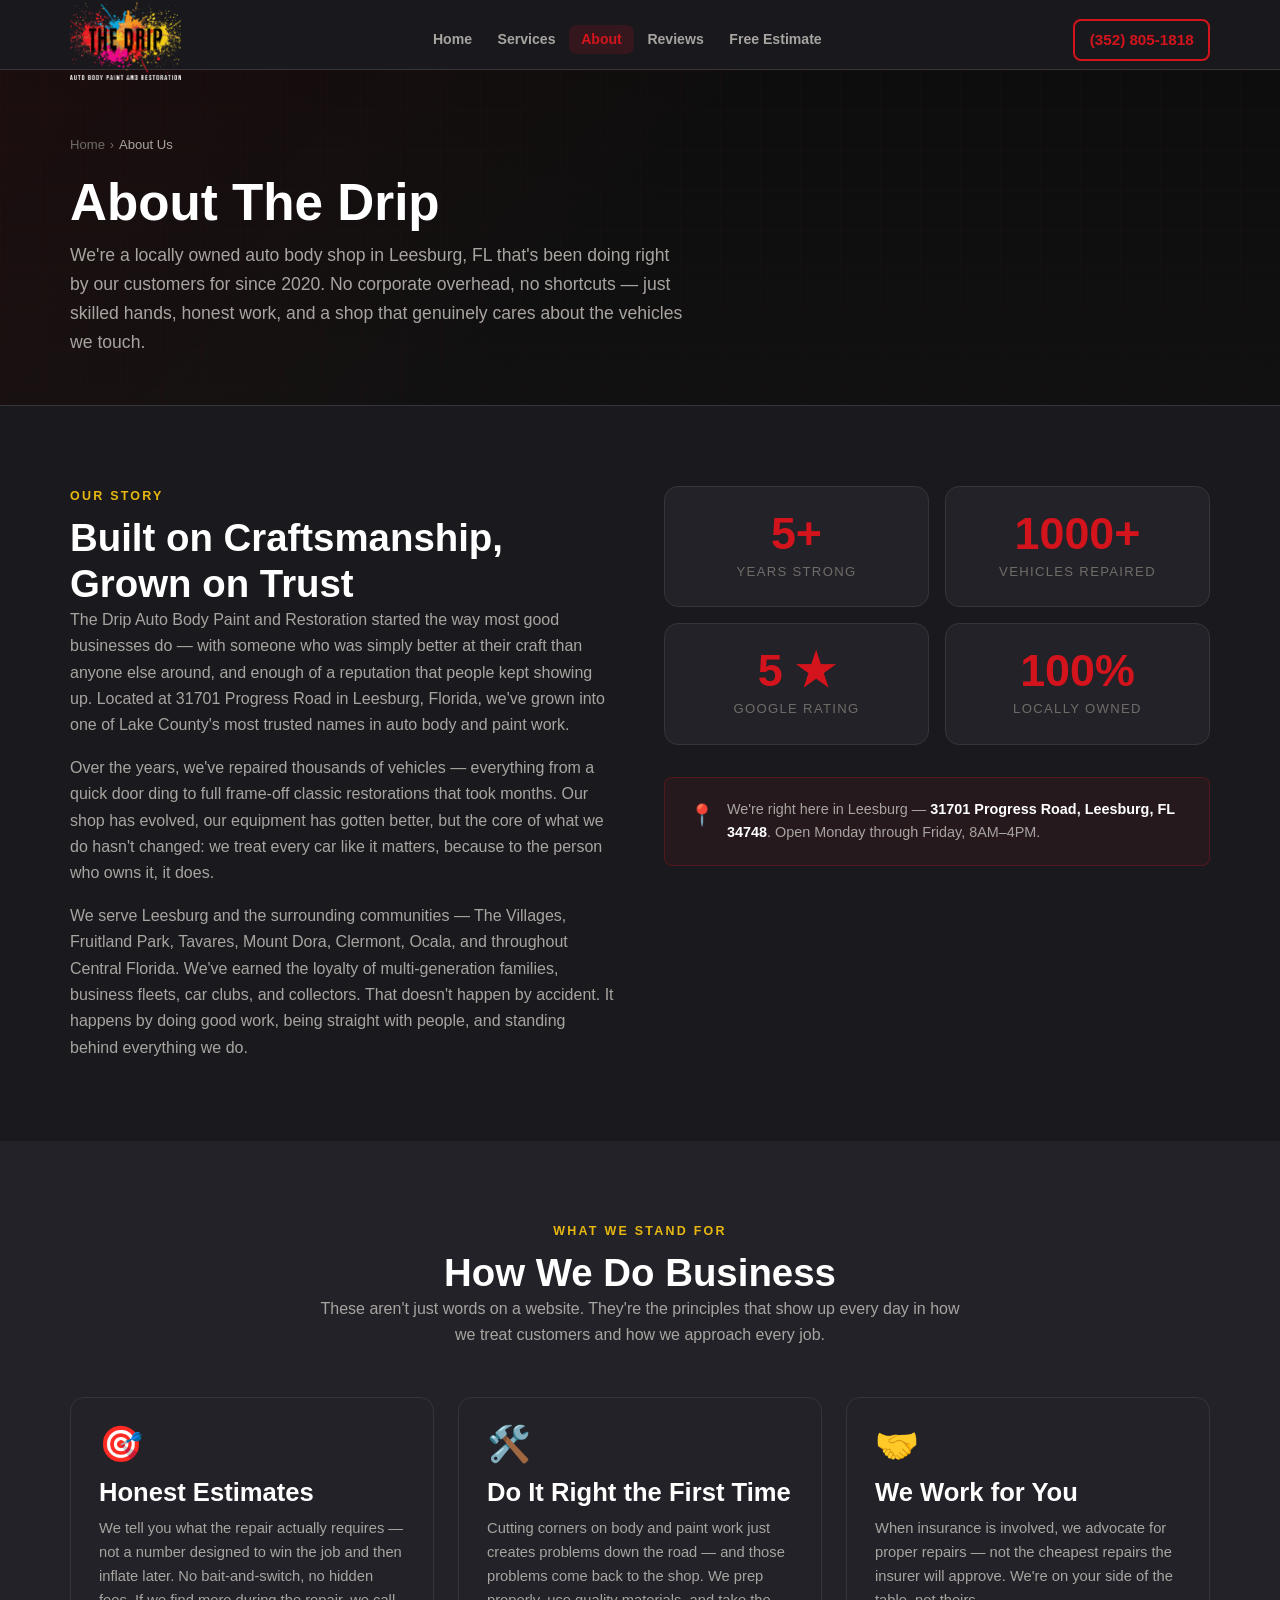
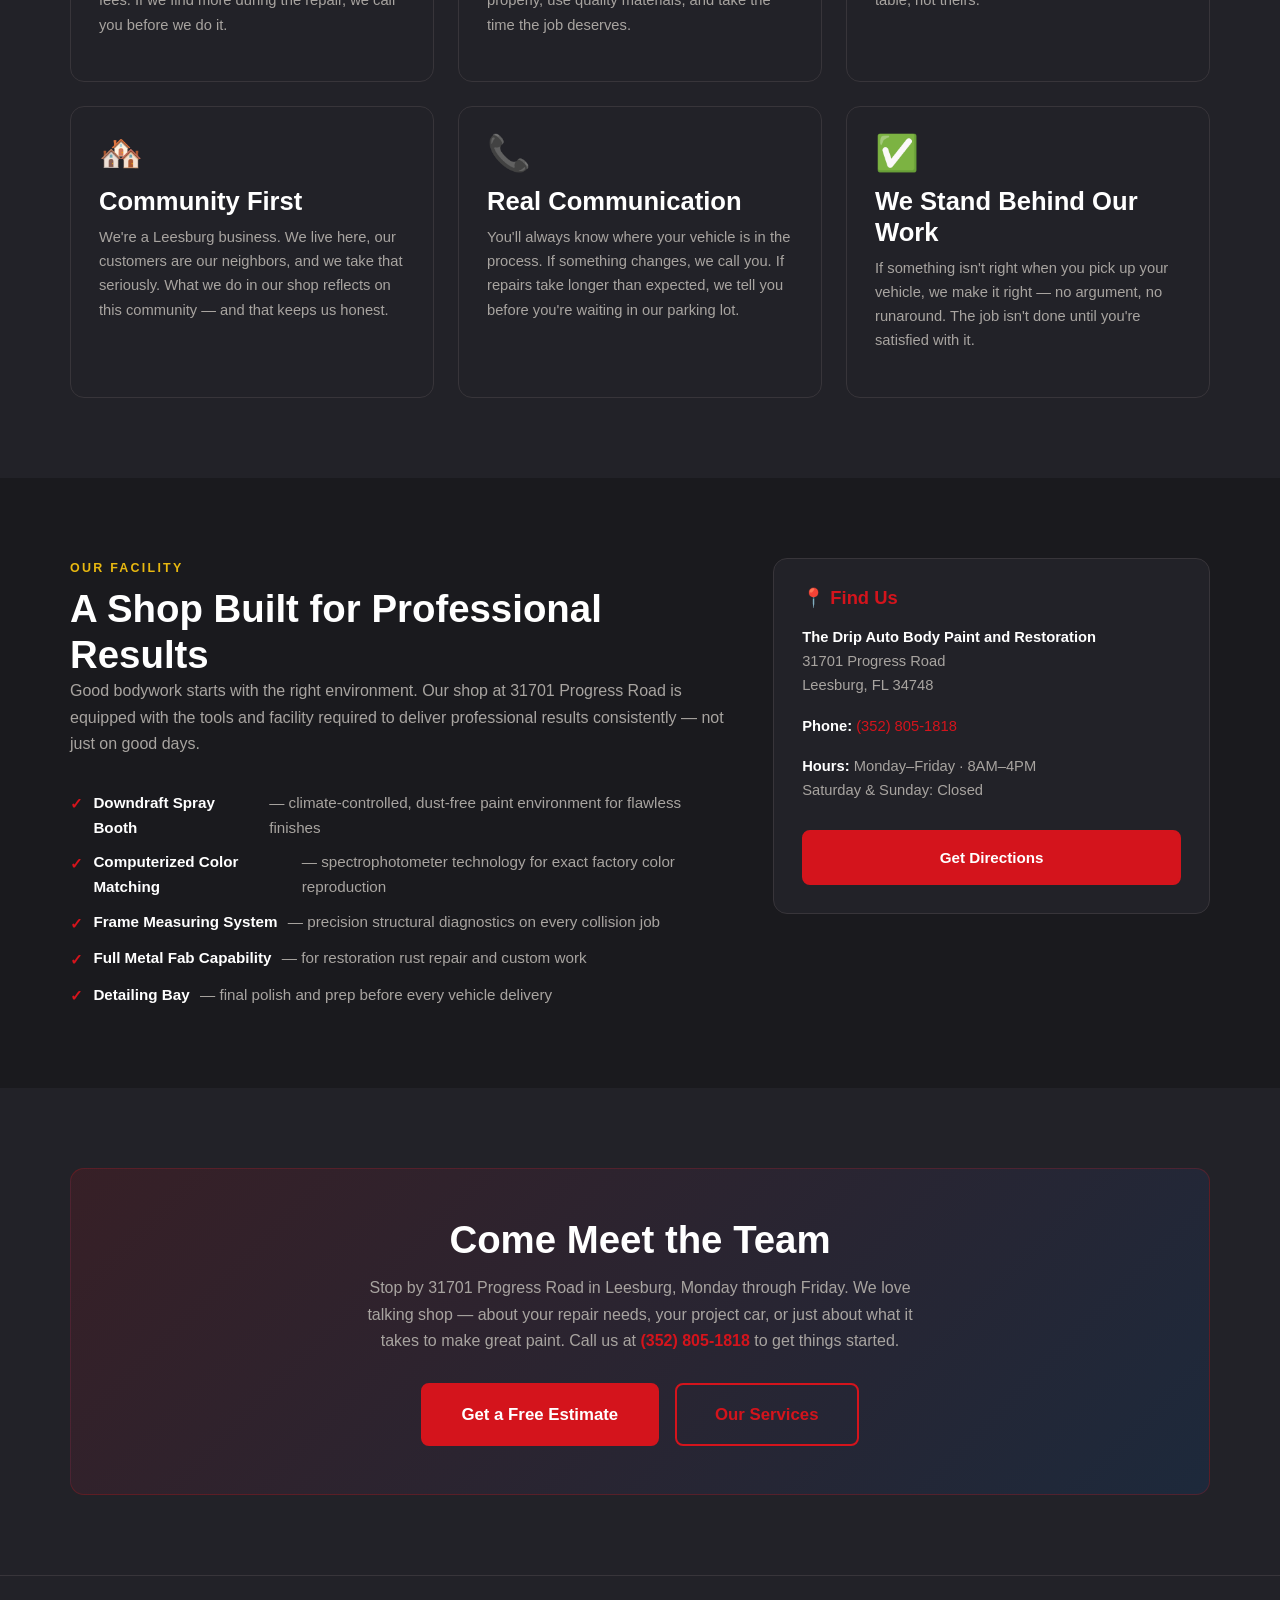
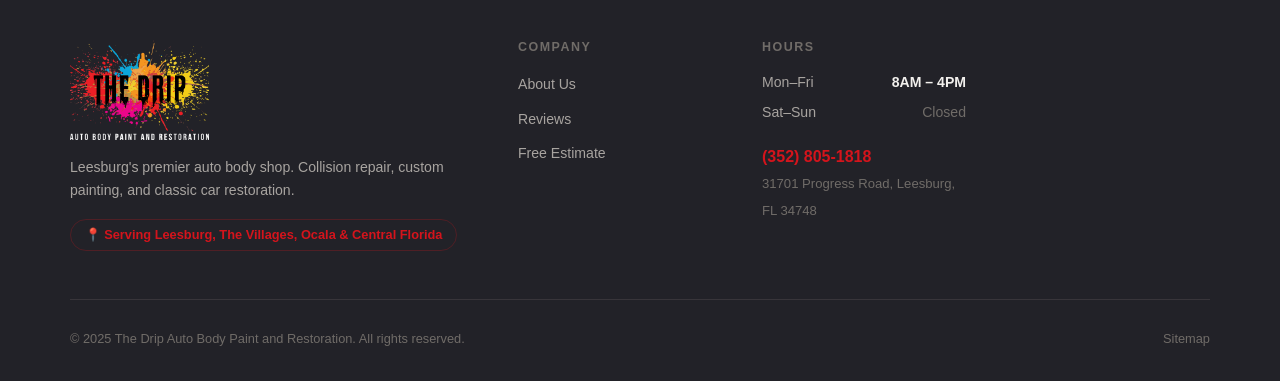
==== commit eb425993: "Add paint drip backdrop effect using logo colors" ====
--- a/about.html
+++ b/about.html
@@ -18,6 +18,7 @@
   </script>
 </head>
 <body>
+  <div class="paint-drips" aria-hidden="true"></div>
   <header id="site-header" role="banner">
     <div class="container">
       <nav class="nav-inner" aria-label="Main navigation">
--- a/style.css
+++ b/style.css
@@ -1,30 +1,32 @@
 /* ============================================================
    The Drip Auto Body Paint and Restoration — style.css
-   Pure CSS, mobile-first, dark theme with #00bfff accent
+   Pure CSS, mobile-first, refined dark theme with logo colors
    ============================================================ */
 
 /* ── Reset & Base ─────────────────────────────────────────── */
 *, *::before, *::after { box-sizing: border-box; margin: 0; padding: 0; }
 
 :root {
-  --bg:          #0d0d0d;
-  --surface:     #161616;
-  --surface2:    #1f1f1f;
-  --surface3:    #2a2a2a;
-  --accent:      #00bfff;
-  --accent-dark: #0099cc;
-  --accent-glow: rgba(0,191,255,0.18);
-  --text:        #f0f0f0;
-  --text-muted:  #9a9a9a;
-  --text-dim:    #666;
-  --border:      #2a2a2a;
+  --bg:          #1a1a1e;
+  --surface:     #222228;
+  --surface2:    #2a2a32;
+  --surface3:    #343440;
+  --accent:      #d4141c;
+  --accent-dark: #b01018;
+  --accent-glow: rgba(212,20,28,0.15);
+  --gold:        #e8b810;
+  --gold-muted:  #c9a84c;
+  --text:        #f2f0ed;
+  --text-muted:  #a8a4a0;
+  --text-dim:    #706c68;
+  --border:      #38353a;
   --white:       #ffffff;
   --danger:      #e74c3c;
   --success:     #2ecc71;
   --radius:      8px;
   --radius-lg:   14px;
   --shadow:      0 4px 24px rgba(0,0,0,0.5);
-  --shadow-accent: 0 0 24px rgba(0,191,255,0.25);
+  --shadow-accent: 0 0 24px rgba(212,20,28,0.2);
   --transition:  0.25s ease;
   --nav-h:       70px;
   --font: -apple-system, BlinkMacSystemFont, 'Segoe UI', Roboto, Helvetica, Arial, sans-serif;
@@ -65,7 +67,7 @@
   font-weight: 700;
   letter-spacing: 0.18em;
   text-transform: uppercase;
-  color: var(--accent);
+  color: var(--gold);
   margin-bottom: 0.5rem;
   display: block;
 }
@@ -119,7 +121,7 @@
 }
 .btn-primary {
   background: var(--accent);
-  color: var(--bg);
+  color: var(--white);
   border-color: var(--accent);
 }
 .btn-primary:hover {
@@ -159,12 +161,14 @@
 }
 
 /* ── Header / Navigation ──────────────────────────────────── */
+main, .hero, section { position: relative; z-index: 1; }
+
 #site-header {
   position: fixed;
   top: 0; left: 0; right: 0;
   z-index: 1000;
   height: var(--nav-h);
-  background: rgba(13,13,13,0.96);
+  background: rgba(26,26,30,0.96);
   border-bottom: 1px solid var(--border);
   backdrop-filter: blur(12px);
   -webkit-backdrop-filter: blur(12px);
@@ -319,20 +323,59 @@
   overflow: hidden;
   background: var(--bg);
 }
+/* ── Paint Drip Backdrop ──────────────────────────────────── */
+.paint-drips {
+  position: fixed;
+  top: 0;
+  left: 0;
+  right: 0;
+  height: 100vh;
+  pointer-events: none;
+  z-index: 0;
+  overflow: hidden;
+}
+.paint-drips::before {
+  content: '';
+  position: absolute;
+  top: -10px;
+  left: 0;
+  right: 0;
+  height: 100%;
+  background:
+    /* Red drips */
+    radial-gradient(ellipse 18px 120px at 5% 0%, rgba(212,20,28,0.18) 0%, transparent 100%),
+    radial-gradient(ellipse 12px 200px at 12% 0%, rgba(212,20,28,0.12) 0%, transparent 100%),
+    radial-gradient(ellipse 15px 160px at 22% 0%, rgba(212,20,28,0.15) 0%, transparent 100%),
+    /* Gold drips */
+    radial-gradient(ellipse 14px 180px at 32% 0%, rgba(232,184,16,0.12) 0%, transparent 100%),
+    radial-gradient(ellipse 10px 140px at 40% 0%, rgba(232,184,16,0.10) 0%, transparent 100%),
+    /* Pink drips */
+    radial-gradient(ellipse 16px 220px at 50% 0%, rgba(224,0,128,0.10) 0%, transparent 100%),
+    radial-gradient(ellipse 12px 170px at 55% 0%, rgba(224,0,128,0.08) 0%, transparent 100%),
+    /* Orange drips */
+    radial-gradient(ellipse 14px 150px at 65% 0%, rgba(240,144,32,0.12) 0%, transparent 100%),
+    radial-gradient(ellipse 18px 190px at 73% 0%, rgba(240,144,32,0.10) 0%, transparent 100%),
+    /* Blue drips */
+    radial-gradient(ellipse 12px 170px at 82% 0%, rgba(0,160,208,0.10) 0%, transparent 100%),
+    radial-gradient(ellipse 16px 130px at 88% 0%, rgba(0,160,208,0.08) 0%, transparent 100%),
+    /* More red drips */
+    radial-gradient(ellipse 14px 200px at 95% 0%, rgba(212,20,28,0.14) 0%, transparent 100%);
+}
+
 .hero-bg {
   position: absolute;
   inset: 0;
   background: 
-    radial-gradient(ellipse 80% 60% at 70% 40%, rgba(0,191,255,0.08) 0%, transparent 65%),
-    radial-gradient(ellipse 60% 80% at 10% 90%, rgba(0,50,100,0.3) 0%, transparent 60%),
-    linear-gradient(160deg, #0a0a0a 0%, #111 50%, #0a1a2a 100%);
+    radial-gradient(ellipse 80% 60% at 70% 40%, rgba(212,20,28,0.06) 0%, transparent 65%),
+    radial-gradient(ellipse 60% 80% at 10% 90%, rgba(232,184,16,0.05) 0%, transparent 60%),
+    linear-gradient(160deg, #18181c 0%, #1a1a1e 50%, #1e1a18 100%);
 }
 .hero-bg-grid {
   position: absolute;
   inset: 0;
   background-image:
-    linear-gradient(rgba(0,191,255,0.04) 1px, transparent 1px),
-    linear-gradient(90deg, rgba(0,191,255,0.04) 1px, transparent 1px);
+    linear-gradient(rgba(212,20,28,0.04) 1px, transparent 1px),
+    linear-gradient(90deg, rgba(212,20,28,0.04) 1px, transparent 1px);
   background-size: 60px 60px;
 }
 .hero-content {
@@ -365,9 +408,9 @@
   display: inline-flex;
   align-items: center;
   gap: 0.5rem;
-  background: var(--accent-glow);
-  border: 1px solid rgba(0,191,255,0.3);
-  color: var(--accent);
+  background: rgba(232,184,16,0.1);
+  border: 1px solid rgba(232,184,16,0.3);
+  color: var(--gold);
   padding: 0.4rem 1rem;
   border-radius: 100px;
   font-size: 0.8rem;
@@ -409,7 +452,7 @@
 /* Page Hero (smaller, for inner pages) */
 .page-hero {
   background:
-    linear-gradient(135deg, rgba(0,191,255,0.07) 0%, transparent 50%),
+    linear-gradient(135deg, rgba(212,20,28,0.07) 0%, transparent 50%),
     linear-gradient(180deg, #0d0d0d 0%, #111 100%);
   border-bottom: 1px solid var(--border);
   padding: 4rem 0 3rem;
@@ -421,8 +464,8 @@
   position: absolute;
   inset: 0;
   background-image:
-    linear-gradient(rgba(0,191,255,0.03) 1px, transparent 1px),
-    linear-gradient(90deg, rgba(0,191,255,0.03) 1px, transparent 1px);
+    linear-gradient(rgba(212,20,28,0.03) 1px, transparent 1px),
+    linear-gradient(90deg, rgba(212,20,28,0.03) 1px, transparent 1px);
   background-size: 40px 40px;
 }
 .page-hero-content { position: relative; z-index: 1; }
@@ -458,7 +501,7 @@
   transition: all var(--transition);
 }
 .card:hover {
-  border-color: rgba(0,191,255,0.3);
+  border-color: rgba(212,20,28,0.3);
   box-shadow: var(--shadow-accent);
   transform: translateY(-3px);
 }
@@ -491,7 +534,7 @@
 }
 .service-card:hover {
   border-color: var(--accent);
-  box-shadow: 0 0 30px rgba(0,191,255,0.15);
+  box-shadow: 0 0 30px rgba(212,20,28,0.15);
   transform: translateY(-4px);
 }
 .service-card-top {
@@ -570,7 +613,7 @@
   text-transform: uppercase;
 }
 .ba-img.before span { color: var(--text-dim); }
-.ba-img.after span { color: var(--accent); border: 1px solid rgba(0,191,255,0.3); }
+.ba-img.after span { color: var(--accent); border: 1px solid rgba(212,20,28,0.3); }
 .ba-label {
   font-size: 0.65rem;
   font-weight: 700;
@@ -827,8 +870,8 @@
 
 /* ── CTA Banner ───────────────────────────────────────────── */
 .cta-banner {
-  background: linear-gradient(135deg, rgba(0,191,255,0.12) 0%, rgba(0,100,200,0.12) 100%);
-  border: 1px solid rgba(0,191,255,0.25);
+  background: linear-gradient(135deg, rgba(212,20,28,0.12) 0%, rgba(0,100,200,0.12) 100%);
+  border: 1px solid rgba(212,20,28,0.25);
   border-radius: var(--radius-lg);
   padding: 3rem 2rem;
   text-align: center;
@@ -866,7 +909,7 @@
 .form-group textarea:focus {
   outline: none;
   border-color: var(--accent);
-  box-shadow: 0 0 0 3px rgba(0,191,255,0.12);
+  box-shadow: 0 0 0 3px rgba(212,20,28,0.12);
 }
 .form-group input::placeholder,
 .form-group textarea::placeholder { color: var(--text-dim); }
@@ -890,8 +933,8 @@
 .info-box p { font-size: 0.88rem; margin-bottom: 0; }
 
 .tip-box {
-  background: rgba(0,191,255,0.06);
-  border: 1px solid rgba(0,191,255,0.25);
+  background: rgba(212,20,28,0.06);
+  border: 1px solid rgba(212,20,28,0.25);
   border-radius: var(--radius);
   padding: 1.25rem 1.5rem;
   display: flex;
@@ -955,7 +998,7 @@
   margin-bottom: 1rem;
   transition: all var(--transition);
 }
-.ins-step:hover { border-color: rgba(0,191,255,0.3); }
+.ins-step:hover { border-color: rgba(212,20,28,0.3); }
 .ins-step-num {
   width: 40px; height: 40px;
   min-width: 40px;
@@ -1071,7 +1114,7 @@
   border-radius: 3px;
 }
 .gallery-before-tag { left: 0.5rem; background: rgba(0,0,0,0.7); color: var(--text-dim); }
-.gallery-after-tag  { left: 0.5rem; background: rgba(0,191,255,0.2); color: var(--accent); border: 1px solid rgba(0,191,255,0.4); }
+.gallery-after-tag  { left: 0.5rem; background: rgba(212,20,28,0.2); color: var(--accent); border: 1px solid rgba(212,20,28,0.4); }
 
 /* ── Floating CTA (Mobile) ────────────────────────────────── */
 .float-cta {
@@ -1085,7 +1128,7 @@
   border-radius: 100px;
   font-weight: 800;
   font-size: 0.9rem;
-  box-shadow: 0 4px 24px rgba(0,191,255,0.5);
+  box-shadow: 0 4px 24px rgba(212,20,28,0.5);
   display: flex;
   align-items: center;
   gap: 0.4rem;
@@ -1094,7 +1137,7 @@
 .float-cta:hover {
   background: var(--accent-dark);
   transform: translateY(-2px);
-  box-shadow: 0 6px 30px rgba(0,191,255,0.6);
+  box-shadow: 0 6px 30px rgba(212,20,28,0.6);
 }
 @media (min-width: 768px) { .float-cta { display: none; } }
 
@@ -1140,7 +1183,7 @@
   font-size: 0.8rem;
   color: var(--accent);
   font-weight: 600;
-  border: 1px solid rgba(0,191,255,0.25);
+  border: 1px solid rgba(212,20,28,0.25);
   border-radius: 100px;
   padding: 0.3rem 0.85rem;
   display: inline-block;
@@ -1201,7 +1244,7 @@
   letter-spacing: 0.06em;
   text-transform: uppercase;
 }
-.badge-accent { background: var(--accent-glow); color: var(--accent); border: 1px solid rgba(0,191,255,0.3); }
+.badge-accent { background: var(--accent-glow); color: var(--accent); border: 1px solid rgba(212,20,28,0.3); }
 .badge-success { background: rgba(46,204,113,0.1); color: var(--success); border: 1px solid rgba(46,204,113,0.3); }
 
 /* ── Divider ──────────────────────────────────────────────── */
@@ -1245,8 +1288,8 @@
 
 /* ── Alert / Notice ───────────────────────────────────────── */
 .notice {
-  background: rgba(0,191,255,0.07);
-  border: 1px solid rgba(0,191,255,0.2);
+  background: rgba(212,20,28,0.07);
+  border: 1px solid rgba(212,20,28,0.2);
   border-radius: var(--radius);
   padding: 1rem 1.25rem;
   font-size: 0.9rem;
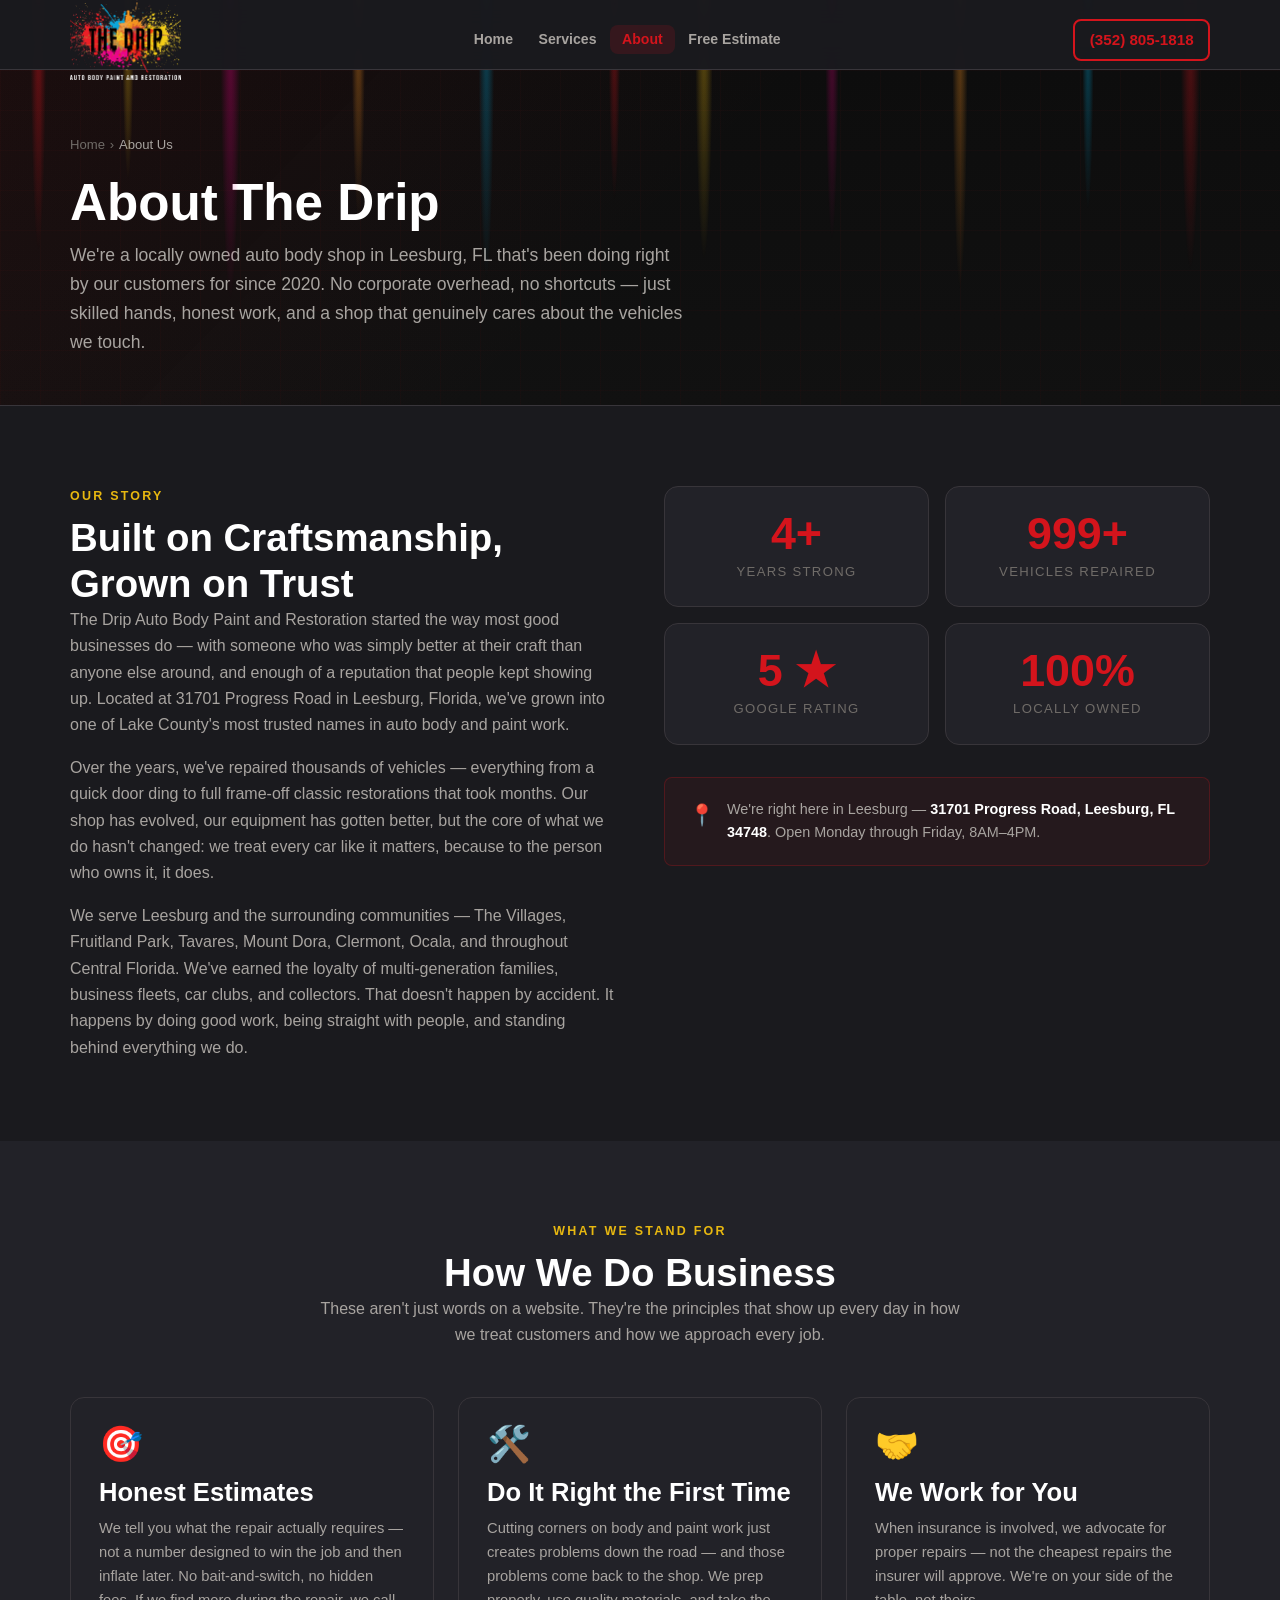
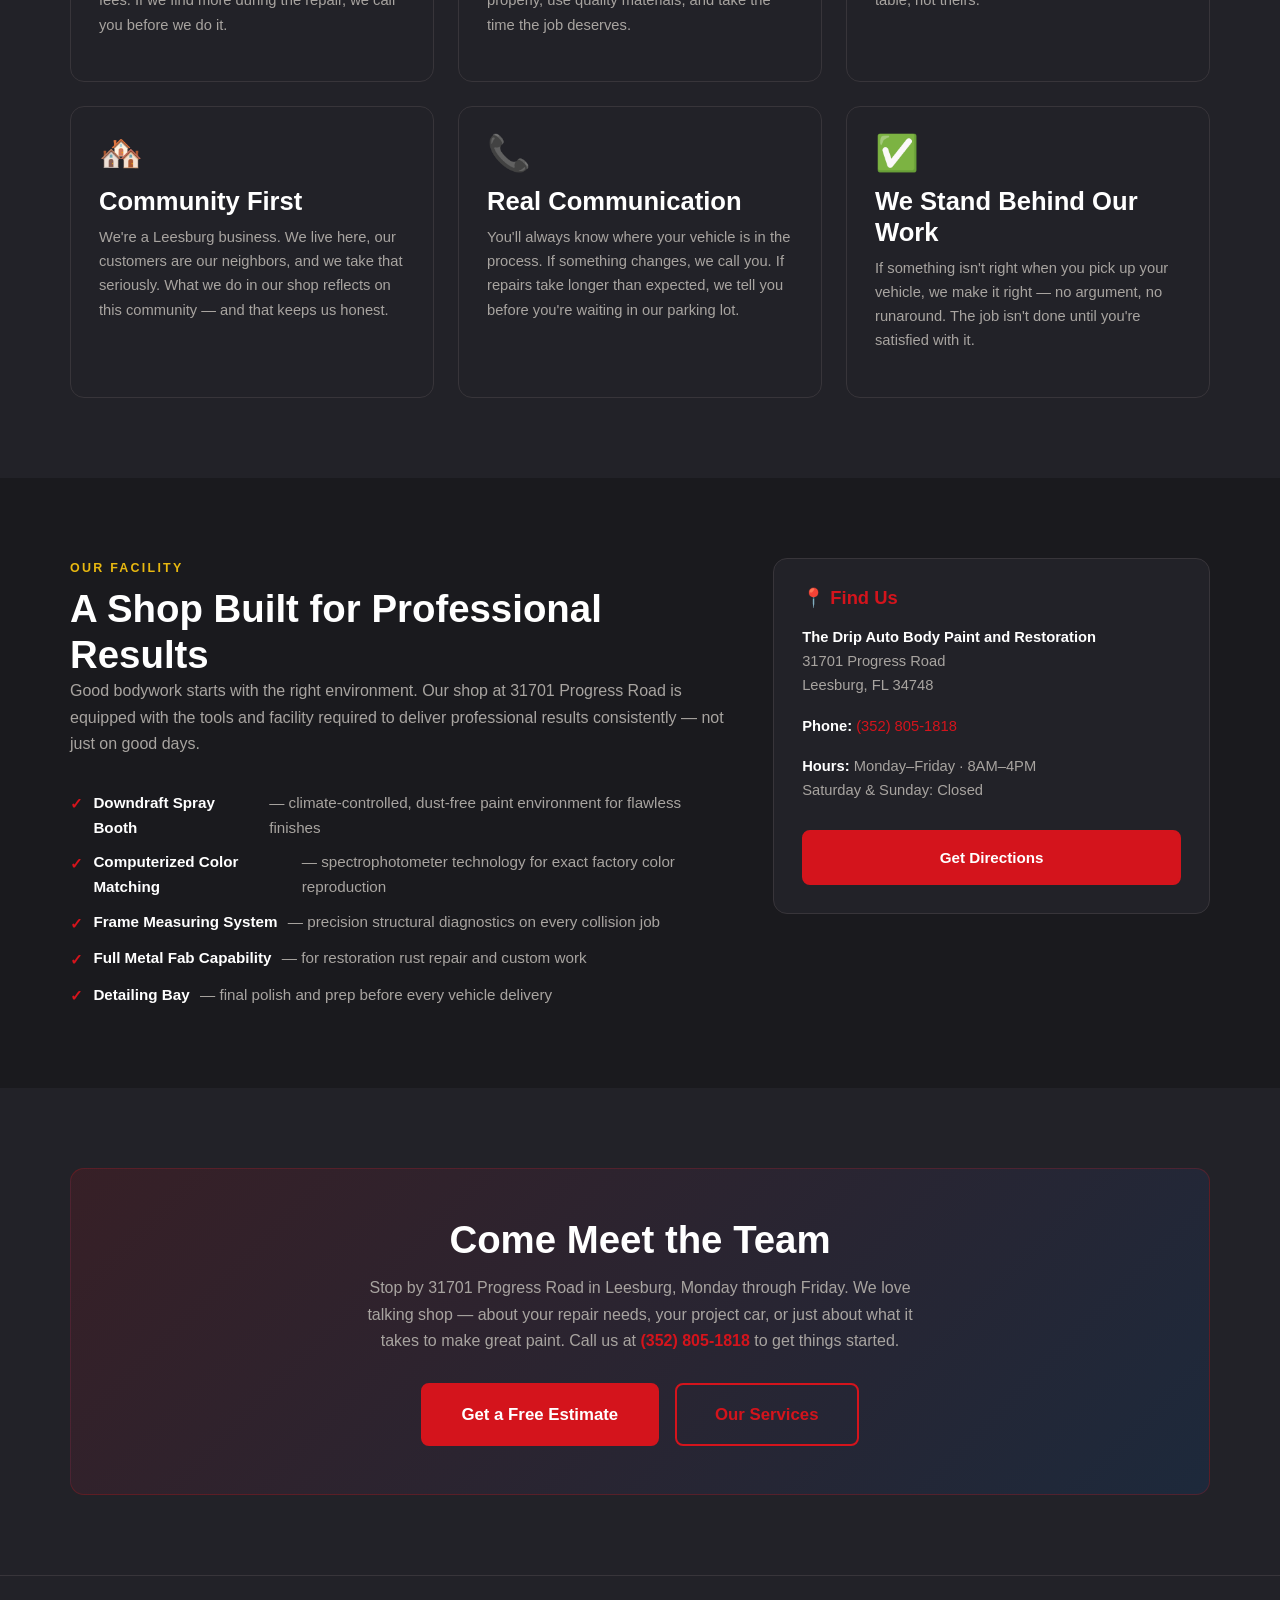
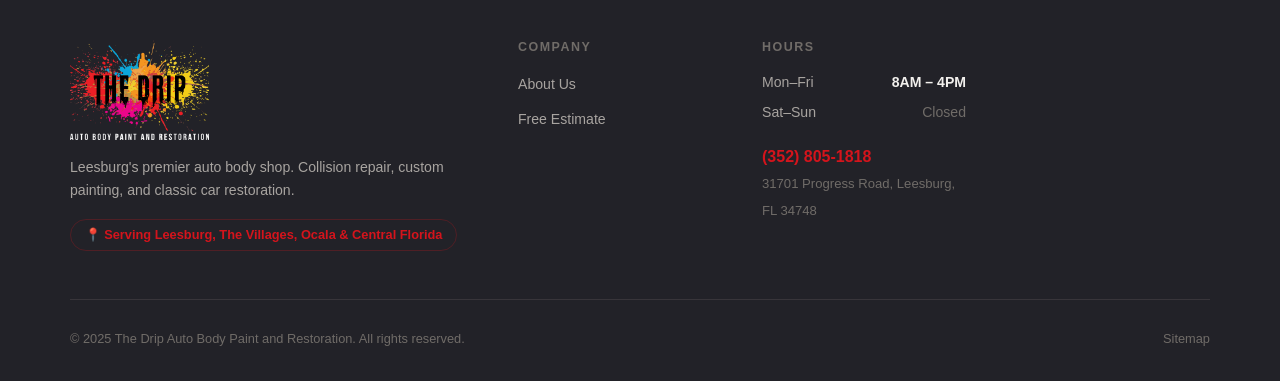
==== commit 89fbe7c6: "Remove all fake reviews section and reviews page" ====
--- a/about.html
+++ b/about.html
@@ -24,7 +24,7 @@
       <nav class="nav-inner" aria-label="Main navigation">
         <a href="index.html" class="nav-logo" aria-label="The Drip Auto Body — Home"><img src="logo.png" alt="The Drip Auto Body Paint and Restoration" class="nav-logo-img"></a>
           <ul class="nav-links" role="list">
-          <li><a href="index.html">Home</a></li><li><a href="services.html">Services</a></li><li><a href="about.html">About</a></li><li><a href="reviews.html">Reviews</a></li><li><a href="contact.html">Free Estimate</a></li>
+          <li><a href="index.html">Home</a></li><li><a href="services.html">Services</a></li><li><a href="about.html">About</a></li><li><a href="contact.html">Free Estimate</a></li>
         </ul>
         <a href="tel:+13528051818" class="nav-phone">(352) 805-1818</a>
         <button class="nav-toggle" id="nav-toggle" aria-expanded="false" aria-label="Toggle navigation"><span></span><span></span><span></span></button>
@@ -184,7 +184,7 @@
           <p>Leesburg's premier auto body shop. Collision repair, custom painting, and classic car restoration.</p>
           <span class="footer-tagline">📍 Serving Leesburg, The Villages, Ocala &amp; Central Florida</span>
         </div>
-        <div class="footer-col"><h5>Company</h5><ul><li><a href="about.html">About Us</a></li><li><a href="reviews.html">Reviews</a></li><li><a href="contact.html">Free Estimate</a></li></ul></div>
+        <div class="footer-col"><h5>Company</h5><ul><li><a href="about.html">About Us</a></li><li><a href="contact.html">Free Estimate</a></li></ul></div>
         <div class="footer-col footer-hours">
           <h5>Hours</h5>
           <p><span class="hours-day">Mon–Fri</span><span class="hours-time">8AM – 4PM</span></p>
--- a/style.css
+++ b/style.css
@@ -123,6 +123,7 @@
   background: var(--accent);
   color: var(--white);
   border-color: var(--accent);
+  font-weight: 700;
 }
 .btn-primary:hover {
   background: var(--accent-dark);
@@ -329,45 +330,39 @@
   top: 0;
   left: 0;
   right: 0;
-  height: 100vh;
+  height: 300px;
   pointer-events: none;
-  z-index: 0;
-  overflow: hidden;
+  z-index: 2;
 }
 .paint-drips::before {
   content: '';
   position: absolute;
-  top: -10px;
+  top: 0;
   left: 0;
   right: 0;
   height: 100%;
   background:
-    /* Red drips */
-    radial-gradient(ellipse 18px 120px at 5% 0%, rgba(212,20,28,0.18) 0%, transparent 100%),
-    radial-gradient(ellipse 12px 200px at 12% 0%, rgba(212,20,28,0.12) 0%, transparent 100%),
-    radial-gradient(ellipse 15px 160px at 22% 0%, rgba(212,20,28,0.15) 0%, transparent 100%),
-    /* Gold drips */
-    radial-gradient(ellipse 14px 180px at 32% 0%, rgba(232,184,16,0.12) 0%, transparent 100%),
-    radial-gradient(ellipse 10px 140px at 40% 0%, rgba(232,184,16,0.10) 0%, transparent 100%),
-    /* Pink drips */
-    radial-gradient(ellipse 16px 220px at 50% 0%, rgba(224,0,128,0.10) 0%, transparent 100%),
-    radial-gradient(ellipse 12px 170px at 55% 0%, rgba(224,0,128,0.08) 0%, transparent 100%),
-    /* Orange drips */
-    radial-gradient(ellipse 14px 150px at 65% 0%, rgba(240,144,32,0.12) 0%, transparent 100%),
-    radial-gradient(ellipse 18px 190px at 73% 0%, rgba(240,144,32,0.10) 0%, transparent 100%),
-    /* Blue drips */
-    radial-gradient(ellipse 12px 170px at 82% 0%, rgba(0,160,208,0.10) 0%, transparent 100%),
-    radial-gradient(ellipse 16px 130px at 88% 0%, rgba(0,160,208,0.08) 0%, transparent 100%),
-    /* More red drips */
-    radial-gradient(ellipse 14px 200px at 95% 0%, rgba(212,20,28,0.14) 0%, transparent 100%);
-}
+    radial-gradient(ellipse 8px 250px at 3% 0%, rgba(212,20,28,0.5) 0%, transparent 100%),
+    radial-gradient(ellipse 6px 180px at 10% 0%, rgba(232,184,16,0.45) 0%, transparent 100%),
+    radial-gradient(ellipse 10px 300px at 18% 0%, rgba(224,0,128,0.4) 0%, transparent 100%),
+    radial-gradient(ellipse 7px 220px at 28% 0%, rgba(240,144,32,0.45) 0%, transparent 100%),
+    radial-gradient(ellipse 8px 280px at 38% 0%, rgba(0,160,208,0.4) 0%, transparent 100%),
+    radial-gradient(ellipse 6px 200px at 48% 0%, rgba(212,20,28,0.45) 0%, transparent 100%),
+    radial-gradient(ellipse 9px 260px at 55% 0%, rgba(232,184,16,0.4) 0%, transparent 100%),
+    radial-gradient(ellipse 7px 240px at 65% 0%, rgba(224,0,128,0.35) 0%, transparent 100%),
+    radial-gradient(ellipse 8px 290px at 75% 0%, rgba(240,144,32,0.4) 0%, transparent 100%),
+    radial-gradient(ellipse 6px 210px at 85% 0%, rgba(0,160,208,0.45) 0%, transparent 100%),
+    radial-gradient(ellipse 10px 270px at 93% 0%, rgba(212,20,28,0.4) 0%, transparent 100%);
+}
+
+
 
 .hero-bg {
   position: absolute;
   inset: 0;
   background: 
     radial-gradient(ellipse 80% 60% at 70% 40%, rgba(212,20,28,0.06) 0%, transparent 65%),
-    radial-gradient(ellipse 60% 80% at 10% 90%, rgba(232,184,16,0.05) 0%, transparent 60%),
+    radial-gradient(ellipse 60% 80% at 10% 90%, rgba(212,20,28,0.05) 0%, transparent 60%),
     linear-gradient(160deg, #18181c 0%, #1a1a1e 50%, #1e1a18 100%);
 }
 .hero-bg-grid {
@@ -408,8 +403,8 @@
   display: inline-flex;
   align-items: center;
   gap: 0.5rem;
-  background: rgba(232,184,16,0.1);
-  border: 1px solid rgba(232,184,16,0.3);
+  background: rgba(212,20,28,0.1);
+  border: 1px solid rgba(212,20,28,0.3);
   color: var(--gold);
   padding: 0.4rem 1rem;
   border-radius: 100px;
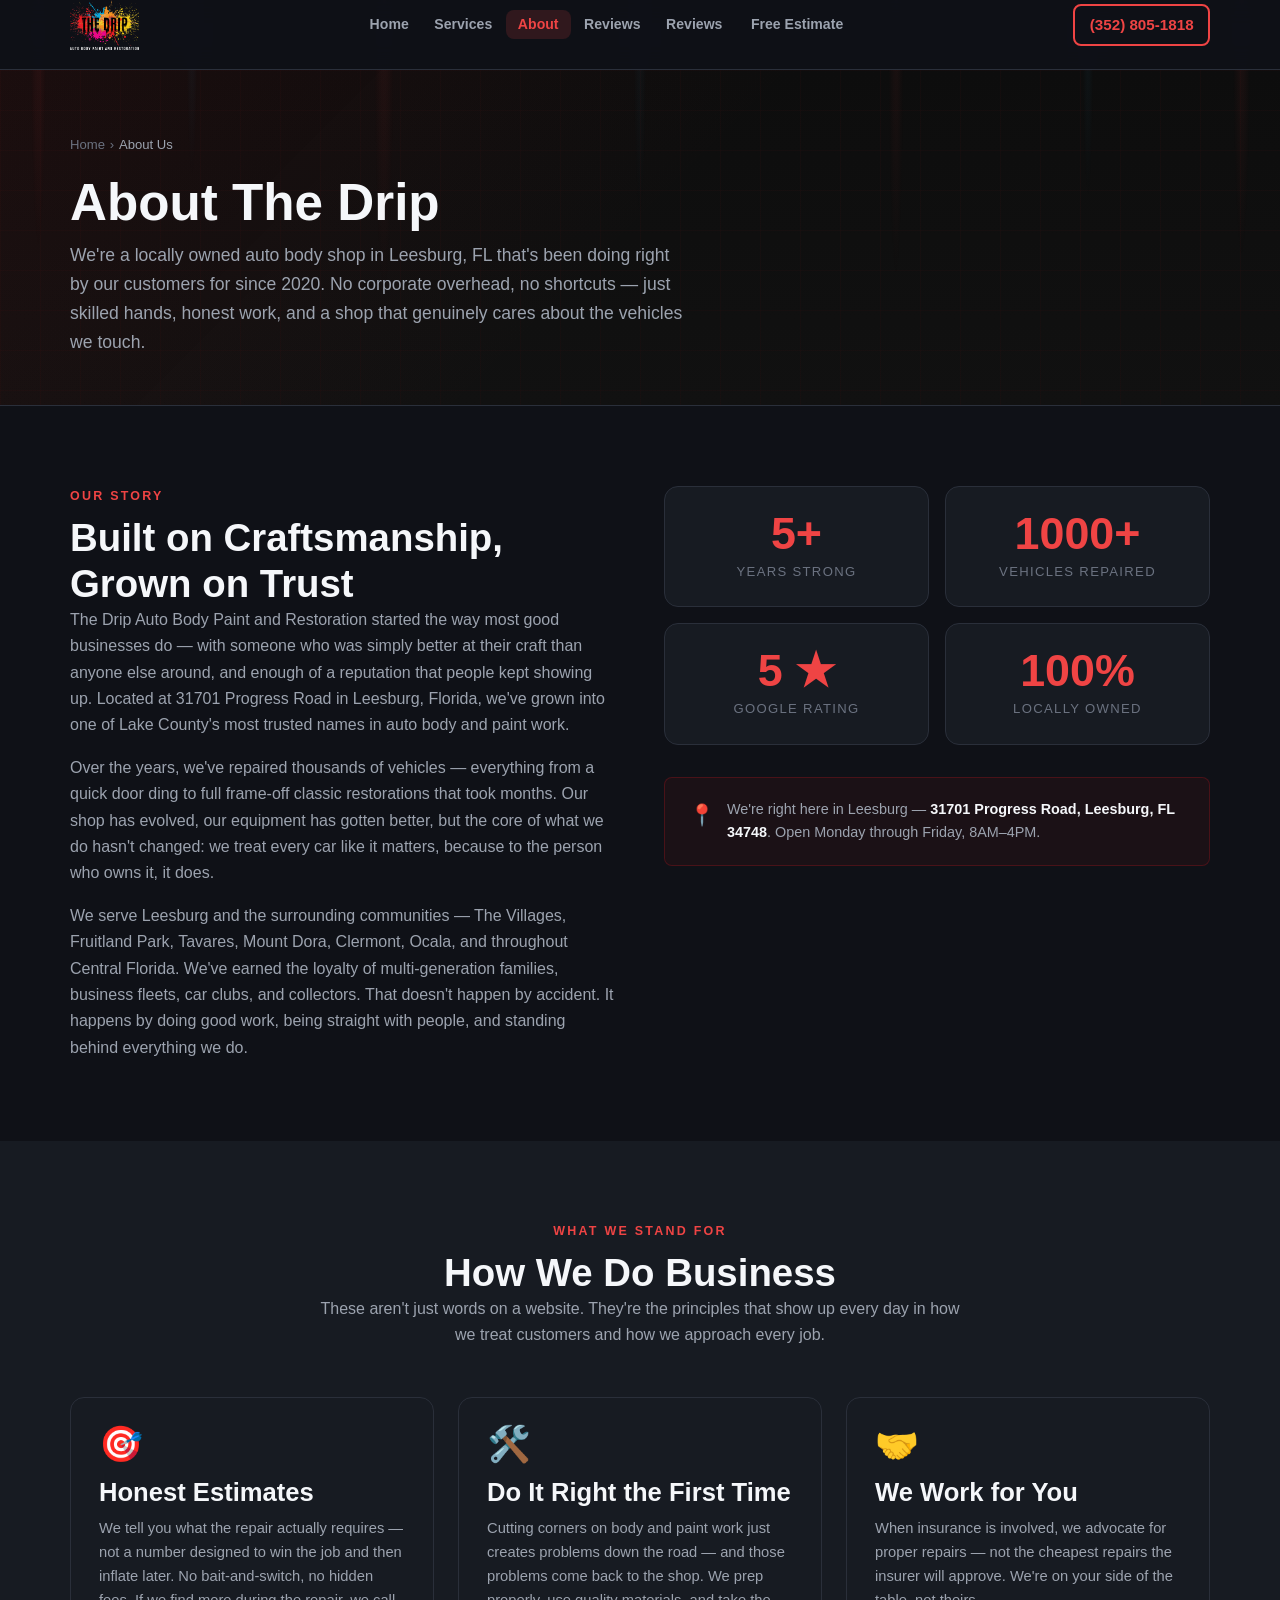
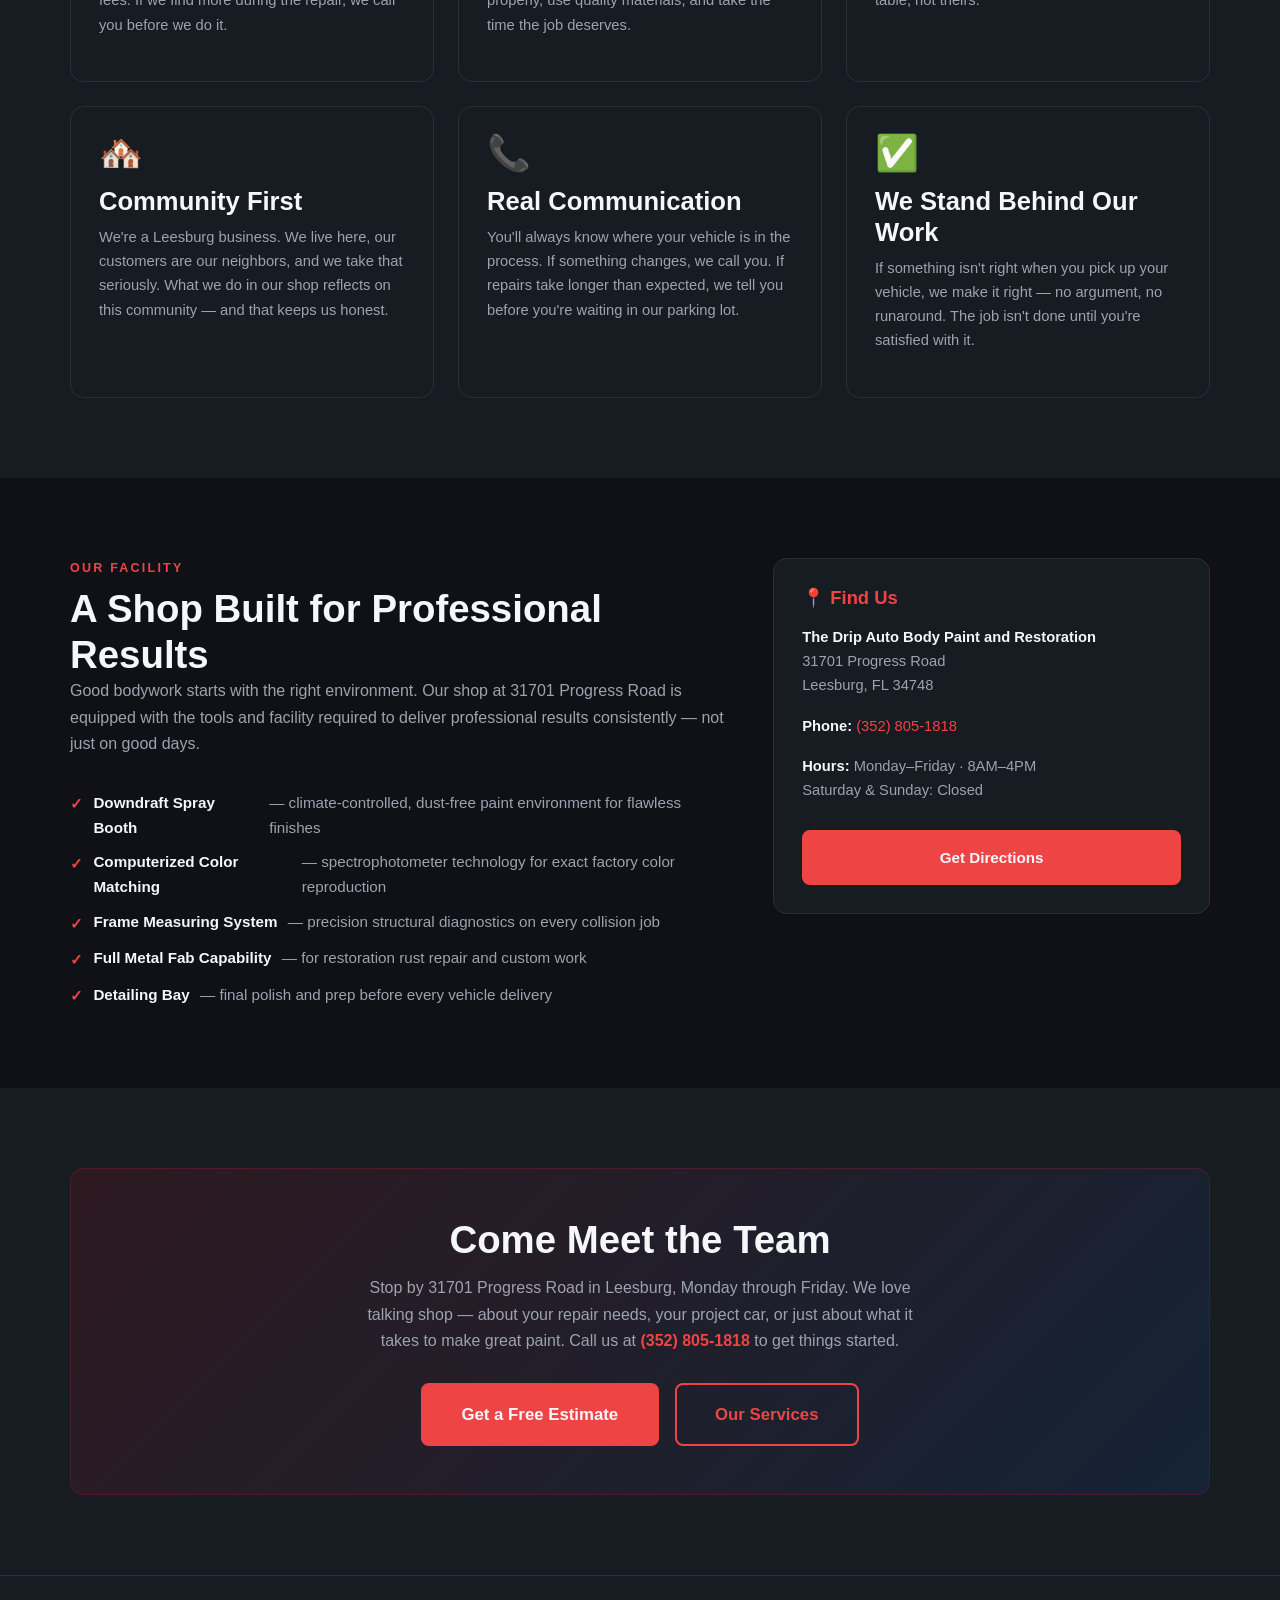
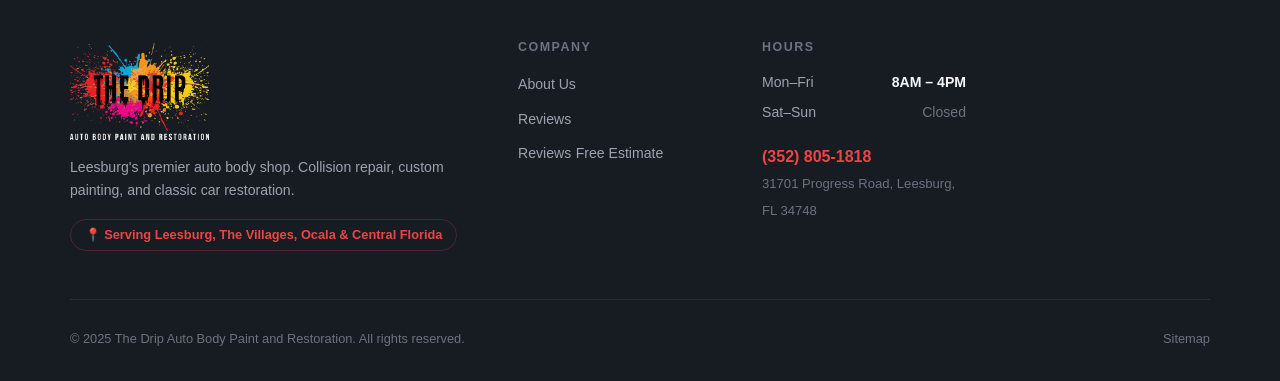
==== commit 16af148b: "Add Reviews page and nav link across all pages" ====
--- a/about.html
+++ b/about.html
@@ -24,7 +24,9 @@
       <nav class="nav-inner" aria-label="Main navigation">
         <a href="index.html" class="nav-logo" aria-label="The Drip Auto Body — Home"><img src="logo.png" alt="The Drip Auto Body Paint and Restoration" class="nav-logo-img"></a>
           <ul class="nav-links" role="list">
-          <li><a href="index.html">Home</a></li><li><a href="services.html">Services</a></li><li><a href="about.html">About</a></li><li><a href="contact.html">Free Estimate</a></li>
+          <li><a href="index.html">Home</a></li><li><a href="services.html">Services</a></li><li><a href="about.html">About</a></li><li><a href="reviews.html">Reviews</a></li>
+          <li><a href="reviews.html">Reviews</a>
+    <a href="contact.html">Free Estimate</a></li>
         </ul>
         <a href="tel:+13528051818" class="nav-phone">(352) 805-1818</a>
         <button class="nav-toggle" id="nav-toggle" aria-expanded="false" aria-label="Toggle navigation"><span></span><span></span><span></span></button>
@@ -184,7 +186,9 @@
           <p>Leesburg's premier auto body shop. Collision repair, custom painting, and classic car restoration.</p>
           <span class="footer-tagline">📍 Serving Leesburg, The Villages, Ocala &amp; Central Florida</span>
         </div>
-        <div class="footer-col"><h5>Company</h5><ul><li><a href="about.html">About Us</a></li><li><a href="contact.html">Free Estimate</a></li></ul></div>
+        <div class="footer-col"><h5>Company</h5><ul><li><a href="about.html">About Us</a></li><li><a href="reviews.html">Reviews</a></li>
+          <li><a href="reviews.html">Reviews</a>
+    <a href="contact.html">Free Estimate</a></li></ul></div>
         <div class="footer-col footer-hours">
           <h5>Hours</h5>
           <p><span class="hours-day">Mon–Fri</span><span class="hours-time">8AM – 4PM</span></p>
--- a/style.css
+++ b/style.css
@@ -7,26 +7,27 @@
 *, *::before, *::after { box-sizing: border-box; margin: 0; padding: 0; }
 
 :root {
-  --bg:          #1a1a1e;
-  --surface:     #222228;
-  --surface2:    #2a2a32;
-  --surface3:    #343440;
-  --accent:      #d4141c;
-  --accent-dark: #b01018;
-  --accent-glow: rgba(212,20,28,0.15);
-  --gold:        #e8b810;
-  --gold-muted:  #c9a84c;
-  --text:        #f2f0ed;
-  --text-muted:  #a8a4a0;
-  --text-dim:    #706c68;
-  --border:      #38353a;
-  --white:       #ffffff;
-  --danger:      #e74c3c;
+  --bg:          #0F1117;
+  --surface:     #171B22;
+  --surface2:    #1e222b;
+  --surface3:    #262b35;
+  --accent:      #EF4444;
+  --accent-dark: #dc2626;
+  --accent-glow: rgba(239,68,68,0.15);
+  --gold:        #38BDF8;
+  --gold-muted:  #38BDF8;
+  --trust-blue:  #38BDF8;
+  --text:        #F5F7FA;
+  --text-muted:  #9CA3AF;
+  --text-dim:    #6B7280;
+  --border:      #2a2f3a;
+  --white:       #F5F7FA;
+  --danger:      #EF4444;
   --success:     #2ecc71;
   --radius:      8px;
   --radius-lg:   14px;
   --shadow:      0 4px 24px rgba(0,0,0,0.5);
-  --shadow-accent: 0 0 24px rgba(212,20,28,0.2);
+  --shadow-accent: 0 0 24px rgba(239,68,68,0.25);
   --transition:  0.25s ease;
   --nav-h:       70px;
   --font: -apple-system, BlinkMacSystemFont, 'Segoe UI', Roboto, Helvetica, Arial, sans-serif;
@@ -67,7 +68,7 @@
   font-weight: 700;
   letter-spacing: 0.18em;
   text-transform: uppercase;
-  color: var(--gold);
+  color: var(--accent);
   margin-bottom: 0.5rem;
   display: block;
 }
@@ -155,10 +156,7 @@
 /* ── Accent / Highlight ───────────────────────────────────── */
 .accent { color: var(--accent); }
 .highlight {
-  background: linear-gradient(135deg, var(--accent) 0%, #0077ff 100%);
-  -webkit-background-clip: text;
-  -webkit-text-fill-color: transparent;
-  background-clip: text;
+  color: var(--accent);
 }
 
 /* ── Header / Navigation ──────────────────────────────────── */
@@ -169,7 +167,7 @@
   top: 0; left: 0; right: 0;
   z-index: 1000;
   height: var(--nav-h);
-  background: rgba(26,26,30,0.96);
+  background: rgba(15,17,23,0.96);
   border-bottom: 1px solid var(--border);
   backdrop-filter: blur(12px);
   -webkit-backdrop-filter: blur(12px);
@@ -192,17 +190,17 @@
   text-decoration: none;
 }
 .nav-logo-img {
-  height: 80px;
+  height: 50px;
   width: auto;
   object-fit: contain;
   transition: transform 0.2s ease;
 }
 .nav-logo-img:hover {
-  transform: scale(1.05);
+  transform: scale(1.03);
 }
 @media (max-width: 768px) {
   .nav-logo-img {
-    height: 60px;
+    height: 42px;
   }
 }
 /* Legacy text logo fallbacks */
@@ -342,17 +340,13 @@
   right: 0;
   height: 100%;
   background:
-    radial-gradient(ellipse 8px 250px at 3% 0%, rgba(212,20,28,0.5) 0%, transparent 100%),
-    radial-gradient(ellipse 6px 180px at 10% 0%, rgba(232,184,16,0.45) 0%, transparent 100%),
-    radial-gradient(ellipse 10px 300px at 18% 0%, rgba(224,0,128,0.4) 0%, transparent 100%),
-    radial-gradient(ellipse 7px 220px at 28% 0%, rgba(240,144,32,0.45) 0%, transparent 100%),
-    radial-gradient(ellipse 8px 280px at 38% 0%, rgba(0,160,208,0.4) 0%, transparent 100%),
-    radial-gradient(ellipse 6px 200px at 48% 0%, rgba(212,20,28,0.45) 0%, transparent 100%),
-    radial-gradient(ellipse 9px 260px at 55% 0%, rgba(232,184,16,0.4) 0%, transparent 100%),
-    radial-gradient(ellipse 7px 240px at 65% 0%, rgba(224,0,128,0.35) 0%, transparent 100%),
-    radial-gradient(ellipse 8px 290px at 75% 0%, rgba(240,144,32,0.4) 0%, transparent 100%),
-    radial-gradient(ellipse 6px 210px at 85% 0%, rgba(0,160,208,0.45) 0%, transparent 100%),
-    radial-gradient(ellipse 10px 270px at 93% 0%, rgba(212,20,28,0.4) 0%, transparent 100%);
+    radial-gradient(ellipse 8px 250px at 3% 0%, rgba(239,68,68,0.08) 0%, transparent 100%),
+    radial-gradient(ellipse 6px 180px at 15% 0%, rgba(56,189,248,0.06) 0%, transparent 100%),
+    radial-gradient(ellipse 10px 300px at 30% 0%, rgba(239,68,68,0.07) 0%, transparent 100%),
+    radial-gradient(ellipse 7px 220px at 50% 0%, rgba(56,189,248,0.05) 0%, transparent 100%),
+    radial-gradient(ellipse 8px 280px at 70% 0%, rgba(239,68,68,0.07) 0%, transparent 100%),
+    radial-gradient(ellipse 6px 200px at 85% 0%, rgba(56,189,248,0.06) 0%, transparent 100%),
+    radial-gradient(ellipse 9px 260px at 97% 0%, rgba(239,68,68,0.08) 0%, transparent 100%);
 }
 
 
@@ -361,22 +355,39 @@
   position: absolute;
   inset: 0;
   background: 
-    radial-gradient(ellipse 80% 60% at 70% 40%, rgba(212,20,28,0.06) 0%, transparent 65%),
-    radial-gradient(ellipse 60% 80% at 10% 90%, rgba(212,20,28,0.05) 0%, transparent 60%),
-    linear-gradient(160deg, #18181c 0%, #1a1a1e 50%, #1e1a18 100%);
+    radial-gradient(ellipse 80% 60% at 70% 40%, rgba(239,68,68,0.04) 0%, transparent 65%),
+    radial-gradient(ellipse 60% 80% at 10% 90%, rgba(56,189,248,0.03) 0%, transparent 60%),
+    linear-gradient(160deg, #0F1117 0%, #0F1117 50%, #111520 100%);
 }
 .hero-bg-grid {
   position: absolute;
   inset: 0;
   background-image:
-    linear-gradient(rgba(212,20,28,0.04) 1px, transparent 1px),
-    linear-gradient(90deg, rgba(212,20,28,0.04) 1px, transparent 1px);
+    linear-gradient(rgba(56,189,248,0.03) 1px, transparent 1px),
+    linear-gradient(90deg, rgba(56,189,248,0.03) 1px, transparent 1px);
   background-size: 60px 60px;
 }
 .hero-content {
   position: relative;
   z-index: 1;
   padding: 5rem 0;
+  text-align: center;
+}
+.hero-desc {
+  margin-left: auto;
+  margin-right: auto;
+}
+.hero .btn-group {
+  justify-content: center;
+}
+.hero-stats {
+  justify-content: center;
+}
+@media (max-width: 768px) {
+  .hero .btn-group {
+    flex-direction: column;
+    align-items: center;
+  }
 }
 /* Hero logo showcase (homepage) */
 .hero-logo-showcase {
@@ -388,7 +399,10 @@
   width: 100%;
   height: auto;
   object-fit: contain;
-  filter: drop-shadow(0 4px 30px rgba(0, 191, 255, 0.15));
+  filter: drop-shadow(0 4px 30px rgba(56,189,248,0.12));
+  display: block;
+  margin-left: auto;
+  margin-right: auto;
 }
 @media (max-width: 768px) {
   .hero-logo-img {
@@ -403,9 +417,9 @@
   display: inline-flex;
   align-items: center;
   gap: 0.5rem;
-  background: rgba(212,20,28,0.1);
-  border: 1px solid rgba(212,20,28,0.3);
-  color: var(--gold);
+  background: rgba(15,17,23,0.8);
+  border: 1px solid rgba(56,189,248,0.4);
+  color: var(--trust-blue);
   padding: 0.4rem 1rem;
   border-radius: 100px;
   font-size: 0.8rem;
@@ -1178,7 +1192,7 @@
   font-size: 0.8rem;
   color: var(--accent);
   font-weight: 600;
-  border: 1px solid rgba(212,20,28,0.25);
+  border: 1px solid rgba(239,68,68,0.25);
   border-radius: 100px;
   padding: 0.3rem 0.85rem;
   display: inline-block;
@@ -1283,8 +1297,8 @@
 
 /* ── Alert / Notice ───────────────────────────────────────── */
 .notice {
-  background: rgba(212,20,28,0.07);
-  border: 1px solid rgba(212,20,28,0.2);
+  background: rgba(239,68,68,0.07);
+  border: 1px solid rgba(239,68,68,0.2);
   border-radius: var(--radius);
   padding: 1rem 1.25rem;
   font-size: 0.9rem;
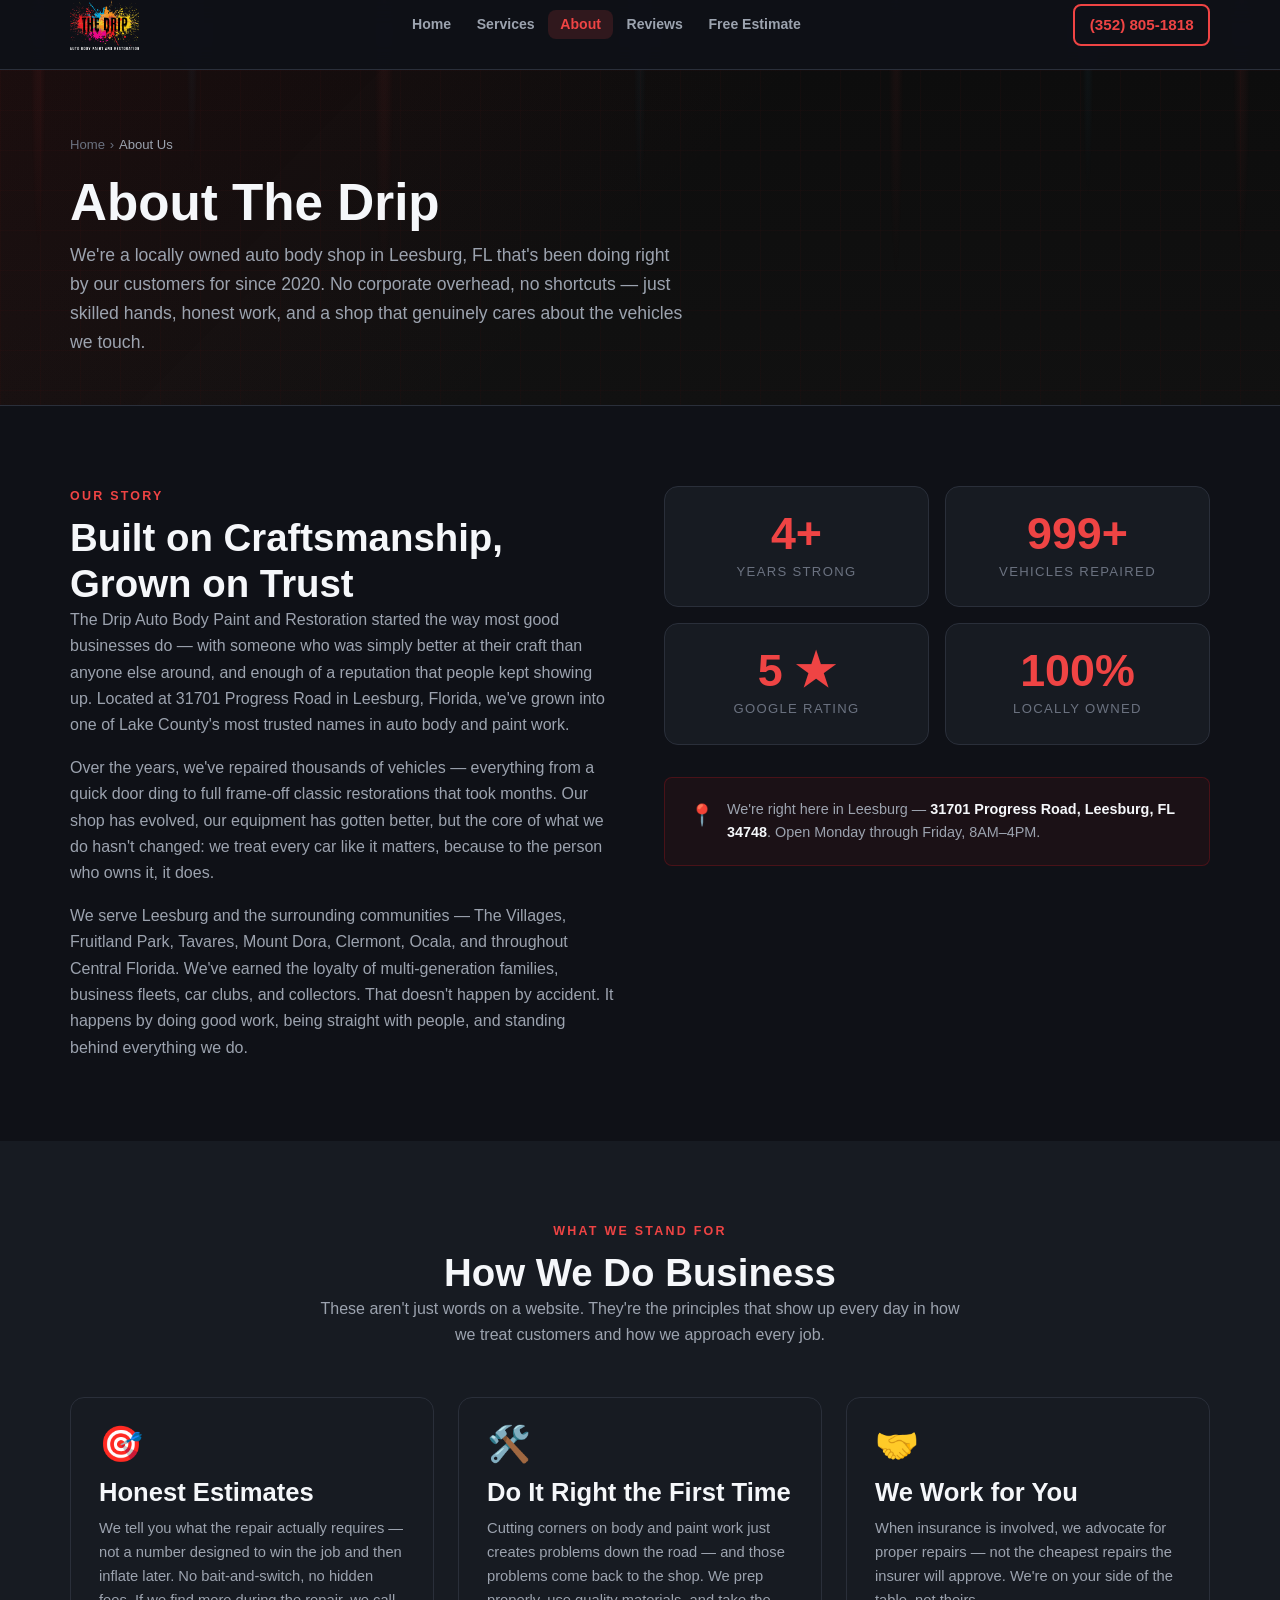
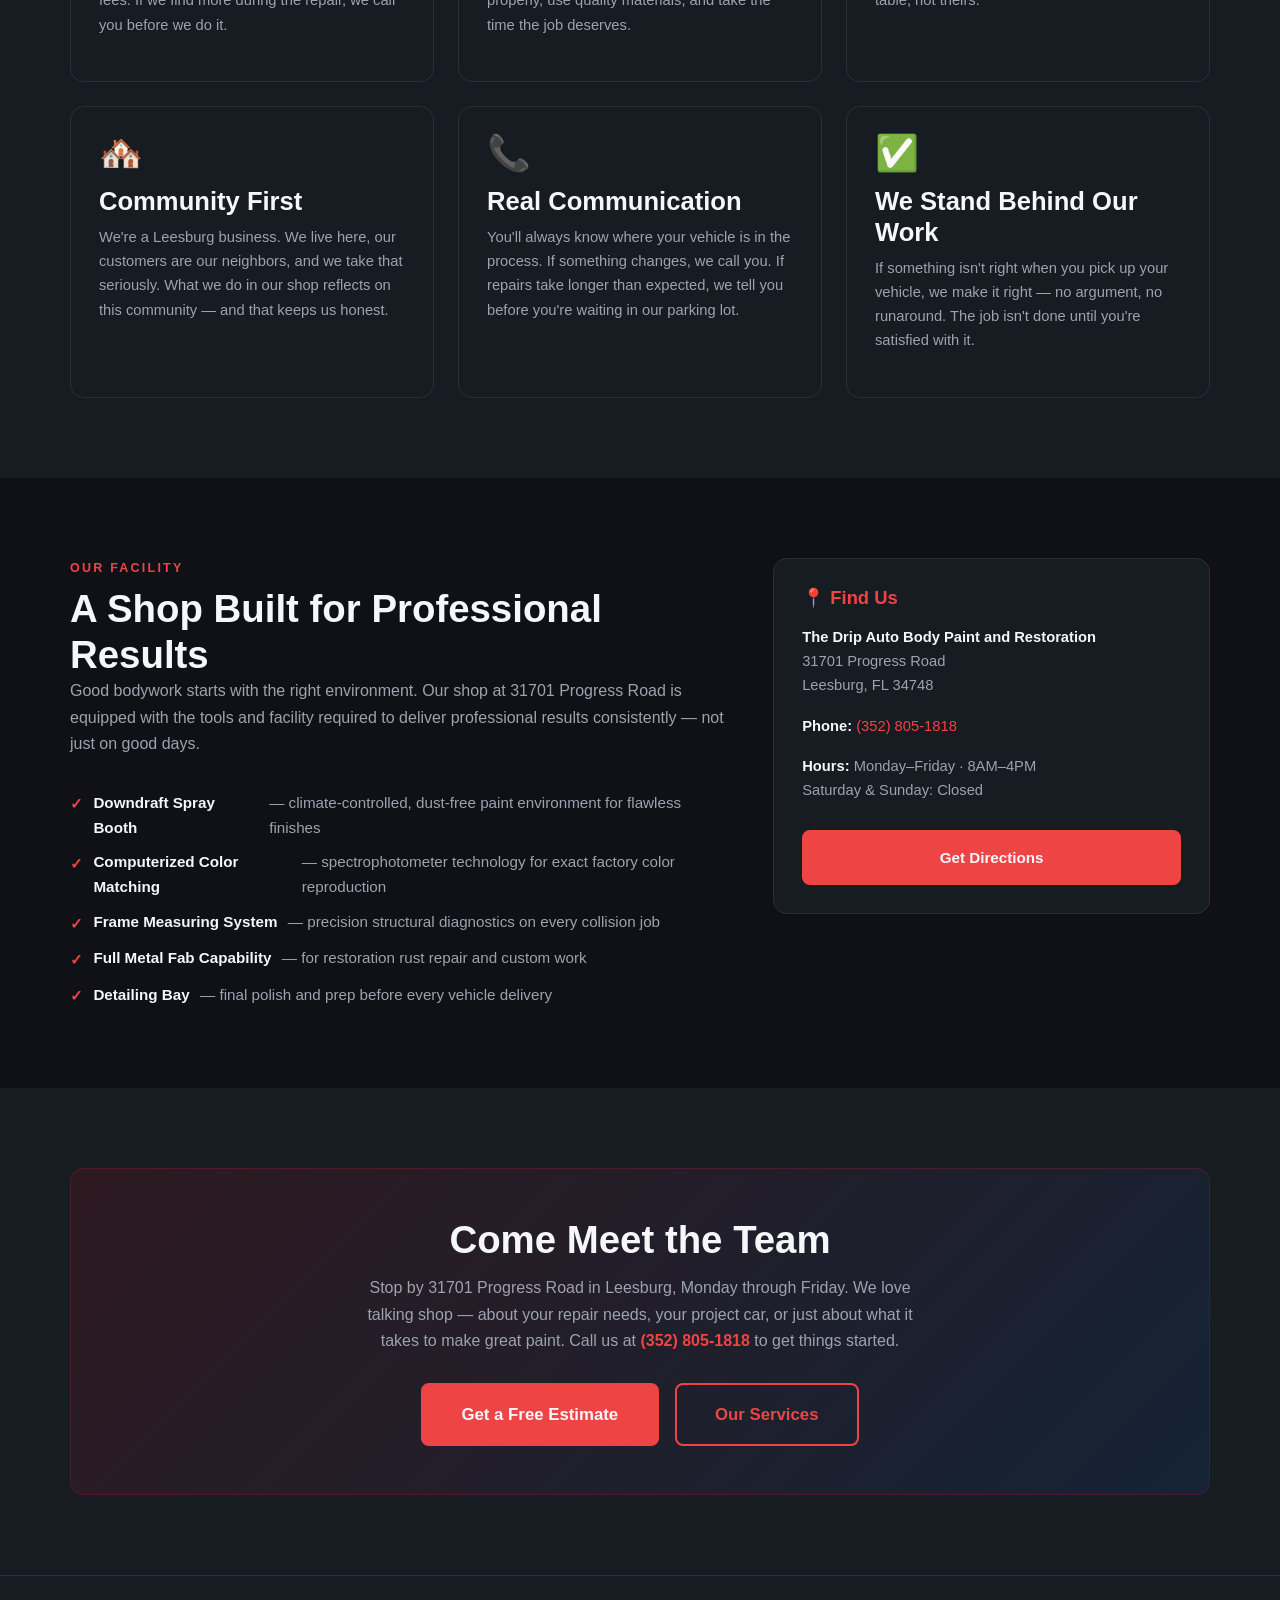
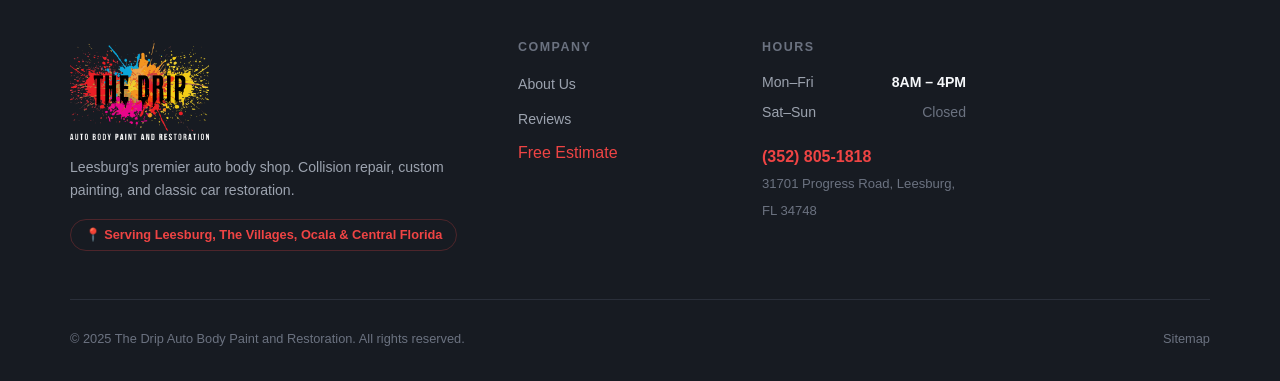
==== commit 0dc502e6: "Fix duplicate Reviews nav links on all pages" ====
--- a/about.html
+++ b/about.html
@@ -25,8 +25,7 @@
         <a href="index.html" class="nav-logo" aria-label="The Drip Auto Body — Home"><img src="logo.png" alt="The Drip Auto Body Paint and Restoration" class="nav-logo-img"></a>
           <ul class="nav-links" role="list">
           <li><a href="index.html">Home</a></li><li><a href="services.html">Services</a></li><li><a href="about.html">About</a></li><li><a href="reviews.html">Reviews</a></li>
-          <li><a href="reviews.html">Reviews</a>
-    <a href="contact.html">Free Estimate</a></li>
+              <a href="contact.html">Free Estimate</a></li>
         </ul>
         <a href="tel:+13528051818" class="nav-phone">(352) 805-1818</a>
         <button class="nav-toggle" id="nav-toggle" aria-expanded="false" aria-label="Toggle navigation"><span></span><span></span><span></span></button>
@@ -187,8 +186,7 @@
           <span class="footer-tagline">📍 Serving Leesburg, The Villages, Ocala &amp; Central Florida</span>
         </div>
         <div class="footer-col"><h5>Company</h5><ul><li><a href="about.html">About Us</a></li><li><a href="reviews.html">Reviews</a></li>
-          <li><a href="reviews.html">Reviews</a>
-    <a href="contact.html">Free Estimate</a></li></ul></div>
+              <a href="contact.html">Free Estimate</a></li></ul></div>
         <div class="footer-col footer-hours">
           <h5>Hours</h5>
           <p><span class="hours-day">Mon–Fri</span><span class="hours-time">8AM – 4PM</span></p>
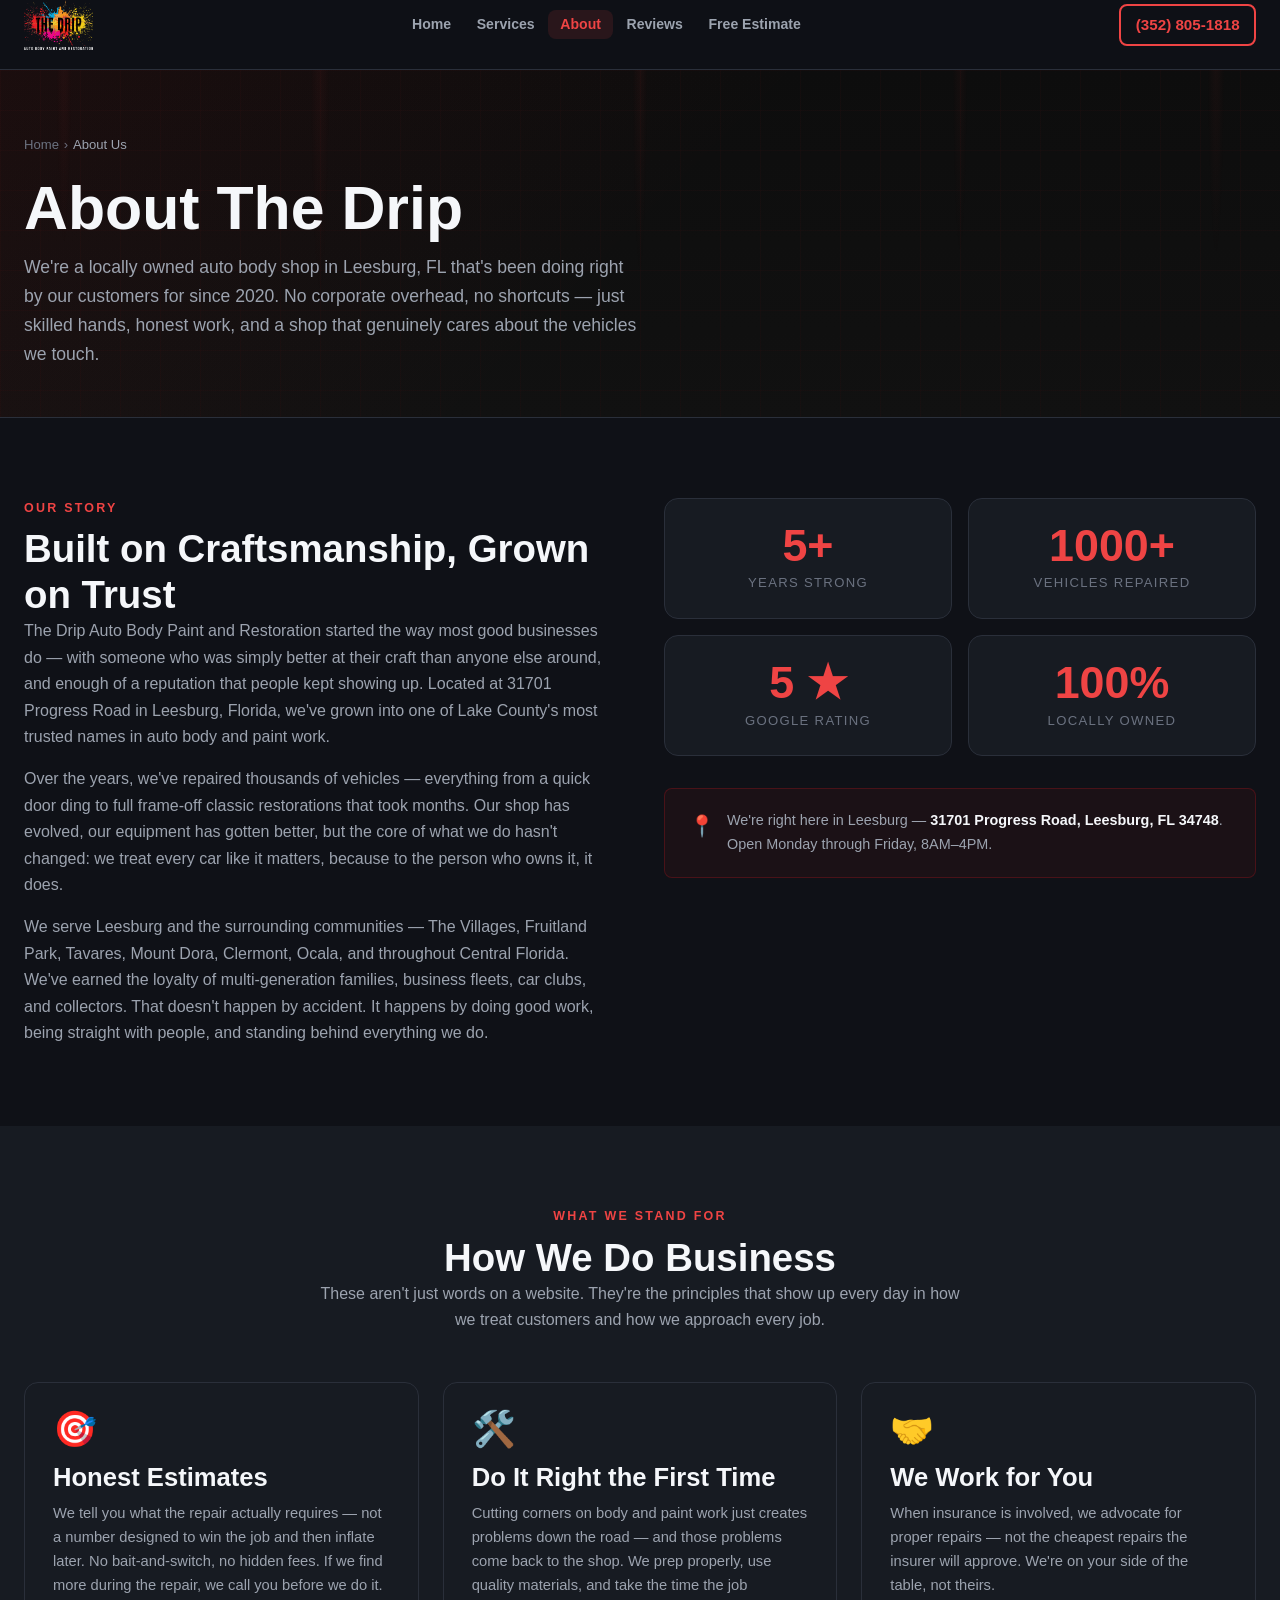
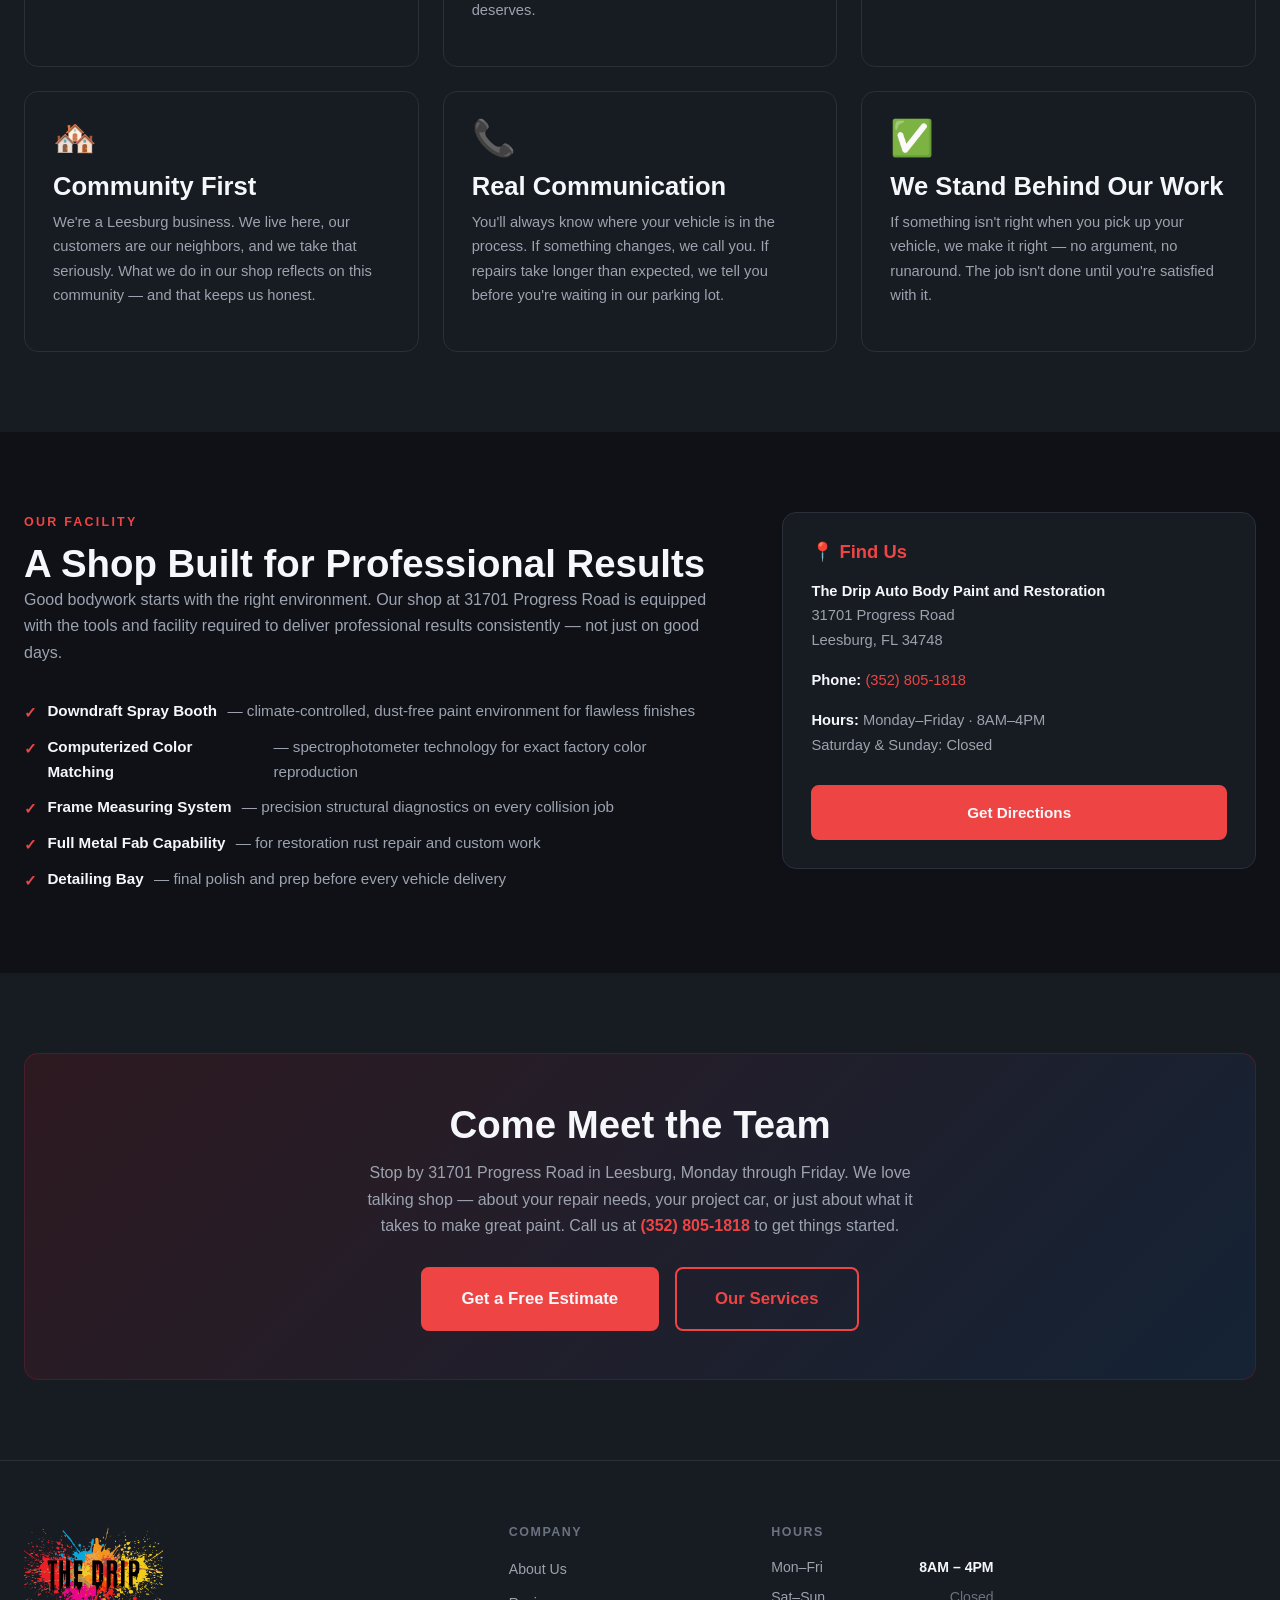
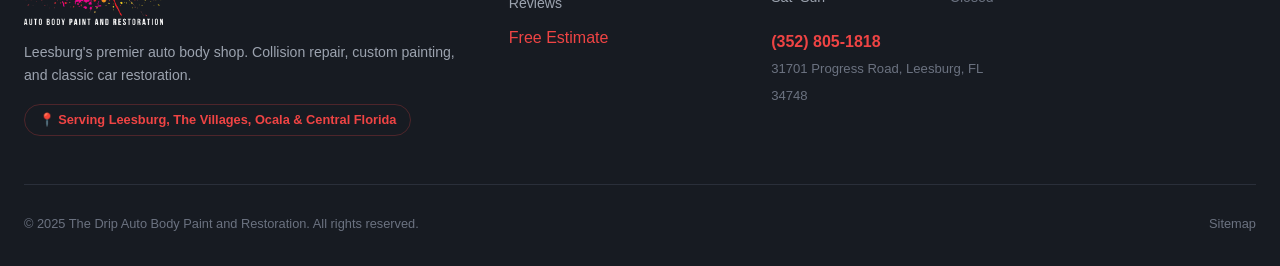
==== commit 8f0ab478: "Add OG image with logo, favicon, apple touch icon - fix link thumbnails" ====
--- a/about.html
+++ b/about.html
@@ -10,8 +10,10 @@
   <meta property="og:type" content="website" />
   <meta property="og:title" content="About The Drip Auto Body | Leesburg, FL" />
   <meta property="og:description" content="Serving Leesburg and Lake County. Locally owned, expert team, and a genuine passion for every vehicle we touch." />
-  <meta property="og:image" content="https://www.dripautomotive.com/images/og-about.jpg" />
+  <meta property="og:image" content="https://www.dripautomotive.com/images/og-image.jpg" />
   <meta property="og:url" content="https://www.dripautomotive.com/about.html" />
+  <link rel="icon" href="favicon.ico" type="image/x-icon">
+  <link rel="apple-touch-icon" href="apple-touch-icon.png">
   <link rel="stylesheet" href="style.css" />
   <script type="application/ld+json">
   {"@context":"https://schema.org","@type":"AutoBodyShop","name":"The Drip Auto Body Paint and Restoration","url":"https://www.dripautomotive.com","telephone":"+13528051818","address":{"@type":"PostalAddress","streetAddress":"31701 Progress Road","addressLocality":"Leesburg","addressRegion":"FL","postalCode":"34748","addressCountry":"US"},"geo":{"@type":"GeoCoordinates","latitude":28.8116,"longitude":-81.8784},"openingHoursSpecification":[{"@type":"OpeningHoursSpecification","dayOfWeek":["Monday","Tuesday","Wednesday","Thursday","Friday"],"opens":"08:00","closes":"16:00"}]}
--- a/style.css
+++ b/style.css
@@ -13,10 +13,10 @@
   --surface3:    #262b35;
   --accent:      #EF4444;
   --accent-dark: #dc2626;
-  --accent-glow: rgba(239,68,68,0.15);
-  --gold:        #38BDF8;
-  --gold-muted:  #38BDF8;
-  --trust-blue:  #38BDF8;
+  --accent-glow: rgba(239,68,68,0.12);
+  --gold:        #F5F7FA;
+  --gold-muted:  #d1d5db;
+  --trust-blue:  #F5F7FA;
   --text:        #F5F7FA;
   --text-muted:  #9CA3AF;
   --text-dim:    #6B7280;
@@ -56,7 +56,7 @@
   font-weight: 700;
   color: var(--white);
 }
-h1 { font-size: clamp(2rem, 5vw, 3.2rem); }
+h1 { font-size: clamp(2rem, 5vw, 3.8rem); }
 h2 { font-size: clamp(1.6rem, 4vw, 2.4rem); }
 h3 { font-size: clamp(1.2rem, 3vw, 1.6rem); }
 h4 { font-size: 1.15rem; }
@@ -76,7 +76,7 @@
 .section-subtitle { max-width: 640px; color: var(--text-muted); }
 
 /* ── Layout Utilities ─────────────────────────────────────── */
-.container { width: 100%; max-width: 1180px; margin: 0 auto; padding: 0 1.25rem; }
+.container { width: 100%; max-width: 1280px; margin: 0 auto; padding: 0 1.5rem; }
 .section { padding: 5rem 0; }
 .section-alt { background: var(--surface); }
 .section-center { text-align: center; }
@@ -340,13 +340,11 @@
   right: 0;
   height: 100%;
   background:
-    radial-gradient(ellipse 8px 250px at 3% 0%, rgba(239,68,68,0.08) 0%, transparent 100%),
-    radial-gradient(ellipse 6px 180px at 15% 0%, rgba(56,189,248,0.06) 0%, transparent 100%),
-    radial-gradient(ellipse 10px 300px at 30% 0%, rgba(239,68,68,0.07) 0%, transparent 100%),
-    radial-gradient(ellipse 7px 220px at 50% 0%, rgba(56,189,248,0.05) 0%, transparent 100%),
-    radial-gradient(ellipse 8px 280px at 70% 0%, rgba(239,68,68,0.07) 0%, transparent 100%),
-    radial-gradient(ellipse 6px 200px at 85% 0%, rgba(56,189,248,0.06) 0%, transparent 100%),
-    radial-gradient(ellipse 9px 260px at 97% 0%, rgba(239,68,68,0.08) 0%, transparent 100%);
+    radial-gradient(ellipse 8px 250px at 5% 0%, rgba(239,68,68,0.06) 0%, transparent 100%),
+    radial-gradient(ellipse 10px 300px at 25% 0%, rgba(239,68,68,0.05) 0%, transparent 100%),
+    radial-gradient(ellipse 8px 280px at 50% 0%, rgba(239,68,68,0.06) 0%, transparent 100%),
+    radial-gradient(ellipse 8px 260px at 75% 0%, rgba(239,68,68,0.05) 0%, transparent 100%),
+    radial-gradient(ellipse 9px 260px at 95% 0%, rgba(239,68,68,0.06) 0%, transparent 100%);
 }
 
 
@@ -355,16 +353,16 @@
   position: absolute;
   inset: 0;
   background: 
-    radial-gradient(ellipse 80% 60% at 70% 40%, rgba(239,68,68,0.04) 0%, transparent 65%),
-    radial-gradient(ellipse 60% 80% at 10% 90%, rgba(56,189,248,0.03) 0%, transparent 60%),
-    linear-gradient(160deg, #0F1117 0%, #0F1117 50%, #111520 100%);
+    radial-gradient(ellipse 80% 60% at 70% 40%, rgba(239,68,68,0.03) 0%, transparent 65%),
+    radial-gradient(ellipse 60% 80% at 10% 90%, rgba(239,68,68,0.02) 0%, transparent 60%),
+    linear-gradient(160deg, #0F1117 0%, #0F1117 50%, #12111a 100%);
 }
 .hero-bg-grid {
   position: absolute;
   inset: 0;
   background-image:
-    linear-gradient(rgba(56,189,248,0.03) 1px, transparent 1px),
-    linear-gradient(90deg, rgba(56,189,248,0.03) 1px, transparent 1px);
+    linear-gradient(rgba(239,68,68,0.02) 1px, transparent 1px),
+    linear-gradient(90deg, rgba(239,68,68,0.02) 1px, transparent 1px);
   background-size: 60px 60px;
 }
 .hero-content {
@@ -395,7 +393,7 @@
   margin-bottom: 2rem;
 }
 .hero-logo-img {
-  max-width: 480px;
+  max-width: 560px;
   width: 100%;
   height: auto;
   object-fit: contain;
@@ -418,8 +416,8 @@
   align-items: center;
   gap: 0.5rem;
   background: rgba(15,17,23,0.8);
-  border: 1px solid rgba(56,189,248,0.4);
-  color: var(--trust-blue);
+  border: 1px solid rgba(239,68,68,0.35);
+  color: var(--white);
   padding: 0.4rem 1rem;
   border-radius: 100px;
   font-size: 0.8rem;
@@ -431,9 +429,9 @@
 .hero h1 { margin-bottom: 1.25rem; }
 .hero h1 .line2 { color: var(--accent); display: block; }
 .hero-desc {
-  font-size: 1.1rem;
+  font-size: 1.15rem;
   color: var(--text-muted);
-  max-width: 580px;
+  max-width: 660px;
   margin-bottom: 2rem;
 }
 .hero-stats {
@@ -674,18 +672,18 @@
   .project-videos { grid-template-columns: 1fr 1fr; }
 }
 
-.project-videos img {
+.project-videos img,
+.project-videos video {
   width: 100%;
-  height: auto;
+  height: 100%;
   display: block;
   object-fit: cover;
-}
-
-.project-videos video {
-  width: 100%;
-  height: auto;
-  display: block;
-  object-fit: cover;
+  aspect-ratio: 4/3;
+}
+
+/* If odd number of items, last one spans full width */
+.project-videos > :last-child:nth-child(odd) {
+  grid-column: 1 / -1;
 }
 
 /* ── Services Horizontal Scroll ──────────────────────────── */
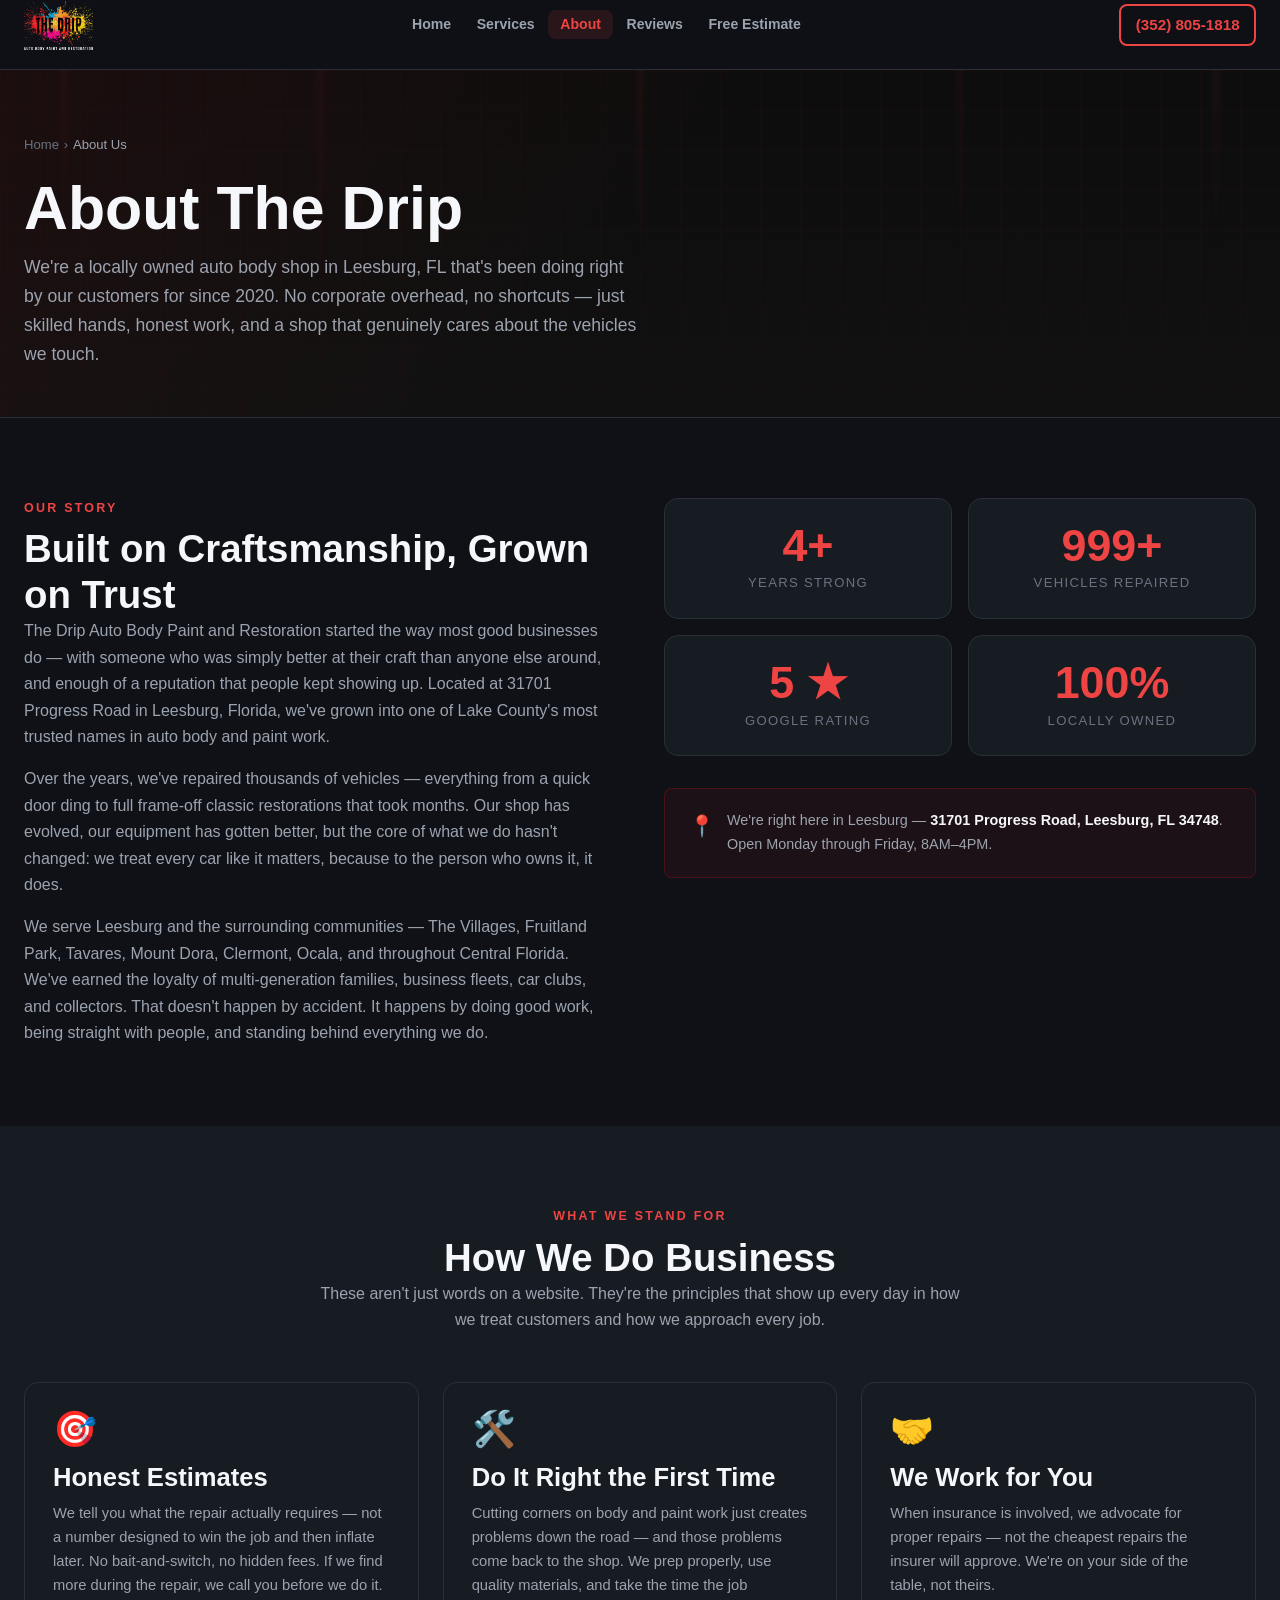
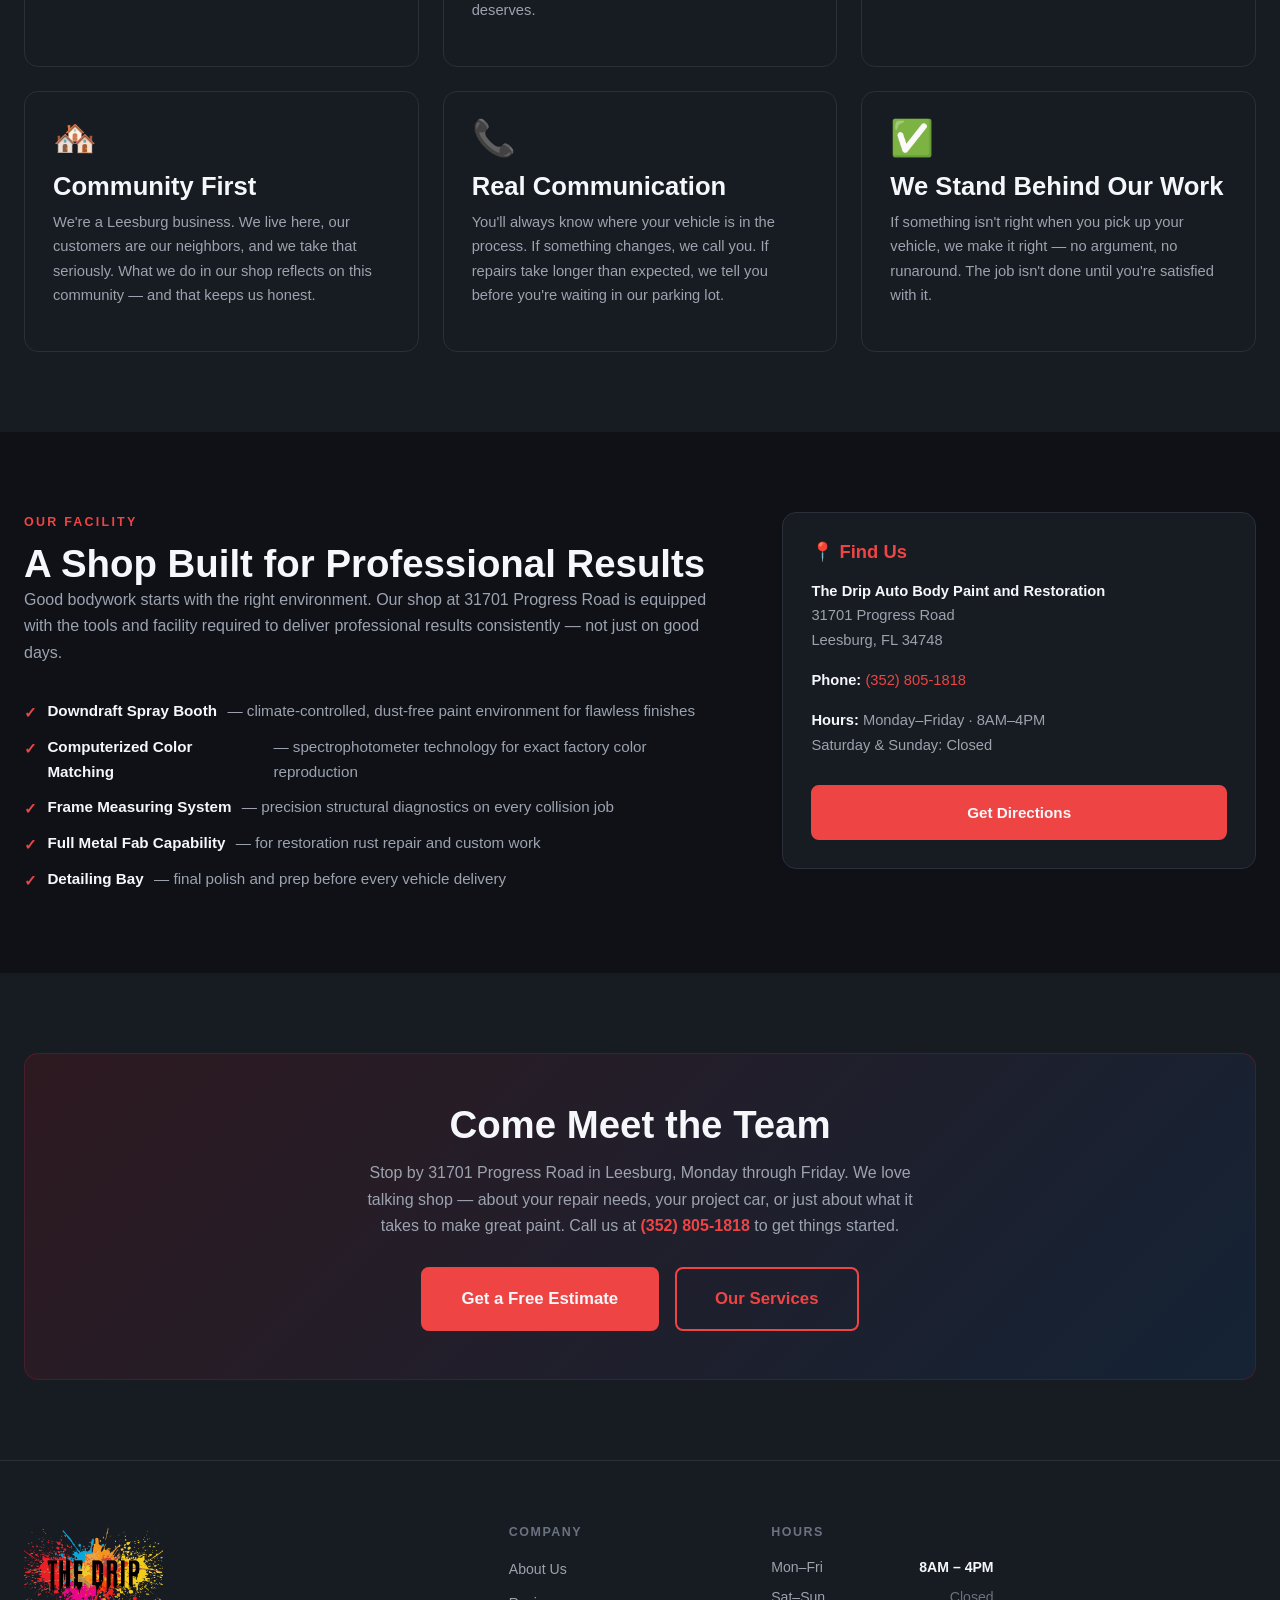
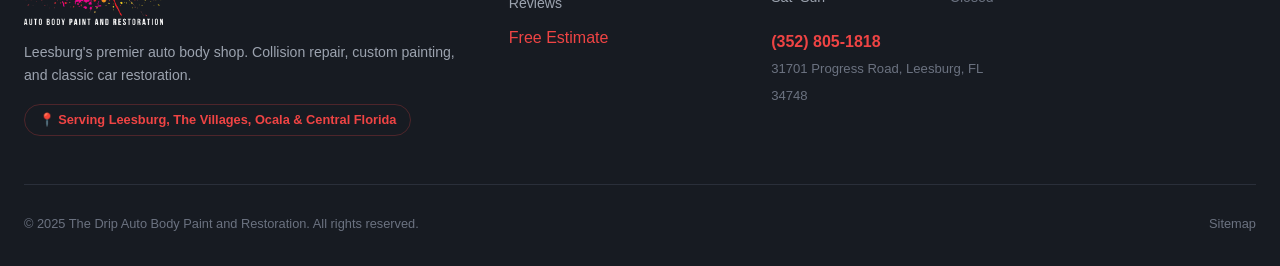
==== commit 568ef58e: "Install Meta Pixel (970437355994848) on all pages + Lead event on contact form" ====
--- a/about.html
+++ b/about.html
@@ -18,6 +18,23 @@
   <script type="application/ld+json">
   {"@context":"https://schema.org","@type":"AutoBodyShop","name":"The Drip Auto Body Paint and Restoration","url":"https://www.dripautomotive.com","telephone":"+13528051818","address":{"@type":"PostalAddress","streetAddress":"31701 Progress Road","addressLocality":"Leesburg","addressRegion":"FL","postalCode":"34748","addressCountry":"US"},"geo":{"@type":"GeoCoordinates","latitude":28.8116,"longitude":-81.8784},"openingHoursSpecification":[{"@type":"OpeningHoursSpecification","dayOfWeek":["Monday","Tuesday","Wednesday","Thursday","Friday"],"opens":"08:00","closes":"16:00"}]}
   </script>
+<!-- Meta Pixel Code -->
+  <script>
+    !function(f,b,e,v,n,t,s)
+    {if(f.fbq)return;n=f.fbq=function(){n.callMethod?
+    n.callMethod.apply(n,arguments):n.queue.push(arguments)};
+    if(!f._fbq)f._fbq=n;n.push=n;n.loaded=!0;n.version="2.0";
+    n.queue=[];t=b.createElement(e);t.async=!0;
+    t.src=v;s=b.getElementsByTagName(e)[0];
+    s.parentNode.insertBefore(t,s)}(window, document,"script",
+    "https://connect.facebook.net/en_US/fbevents.js");
+    fbq("init", "970437355994848");
+    fbq("track", "PageView");
+  </script>
+  <noscript><img height="1" width="1" style="display:none"
+    src="https://www.facebook.com/tr?id=970437355994848&ev=PageView&noscript=1"
+  /></noscript>
+  <!-- End Meta Pixel Code -->
 </head>
 <body>
   <div class="paint-drips" aria-hidden="true"></div>
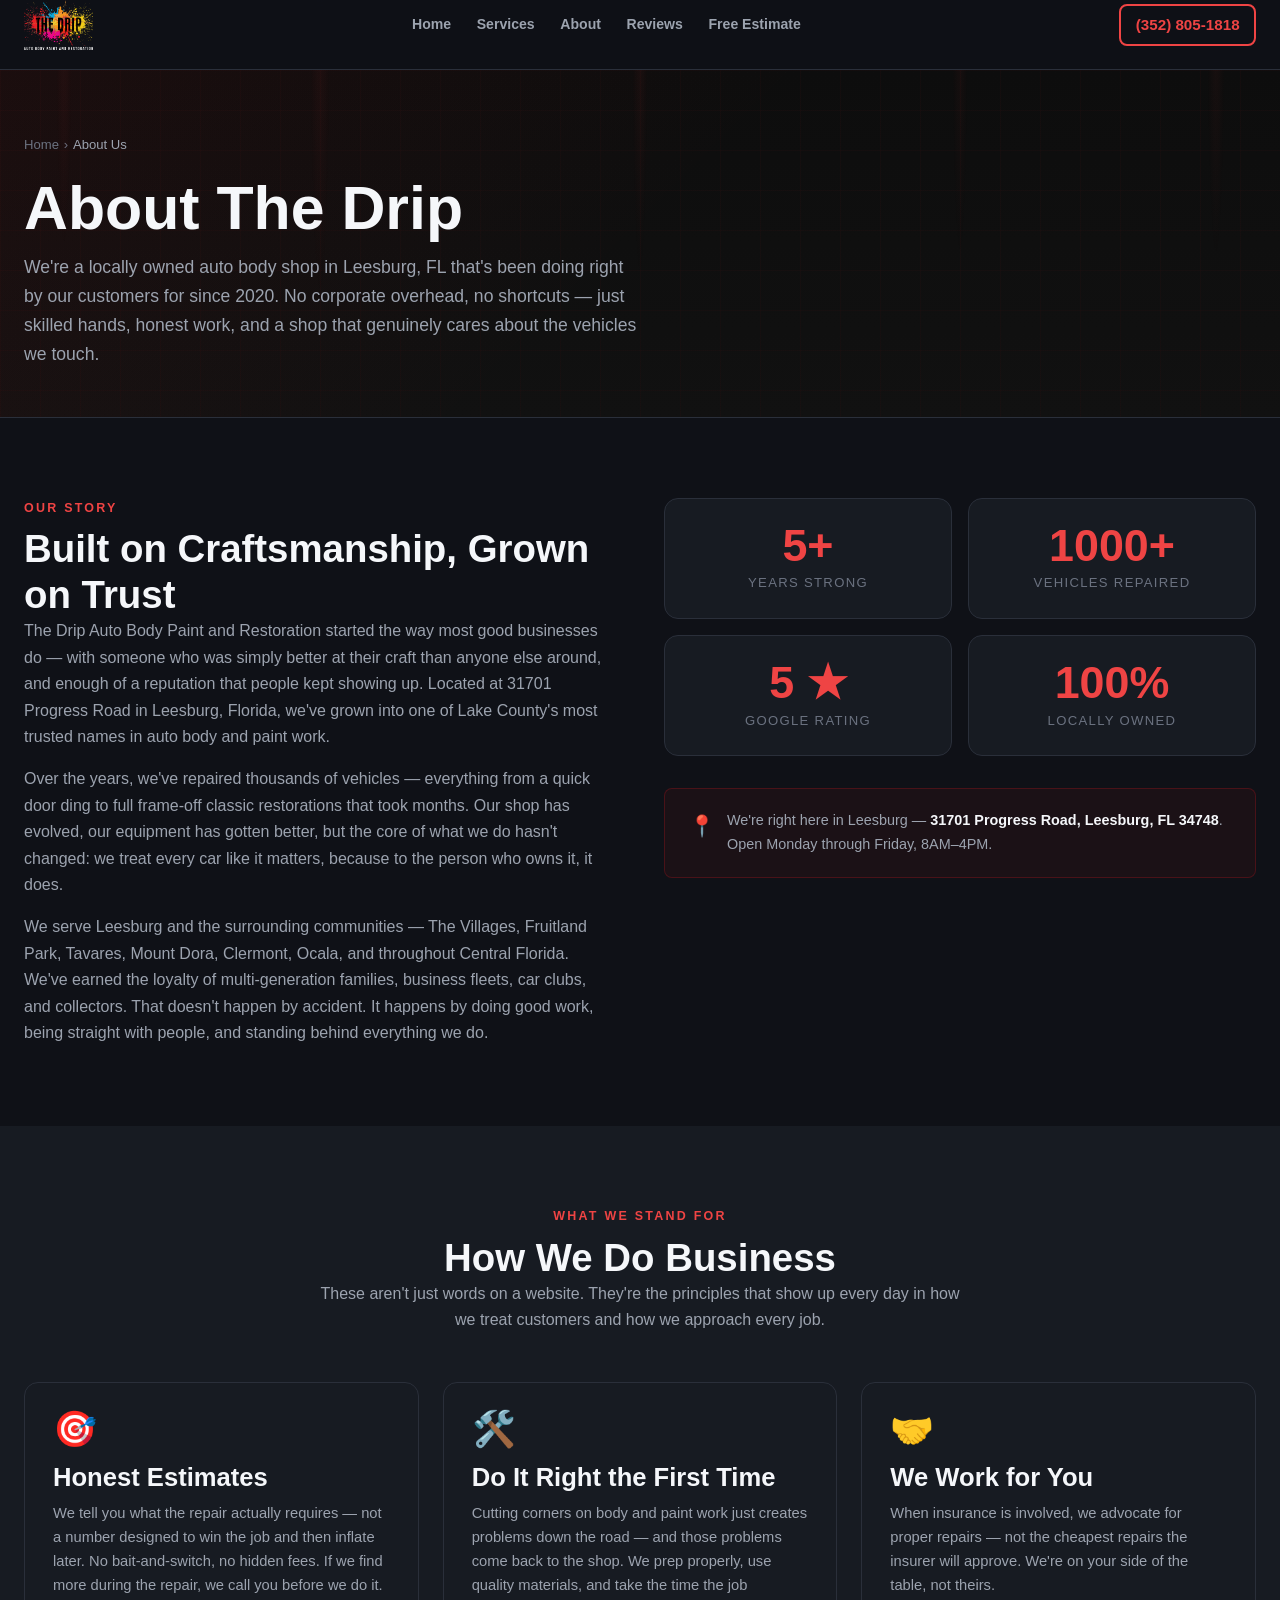
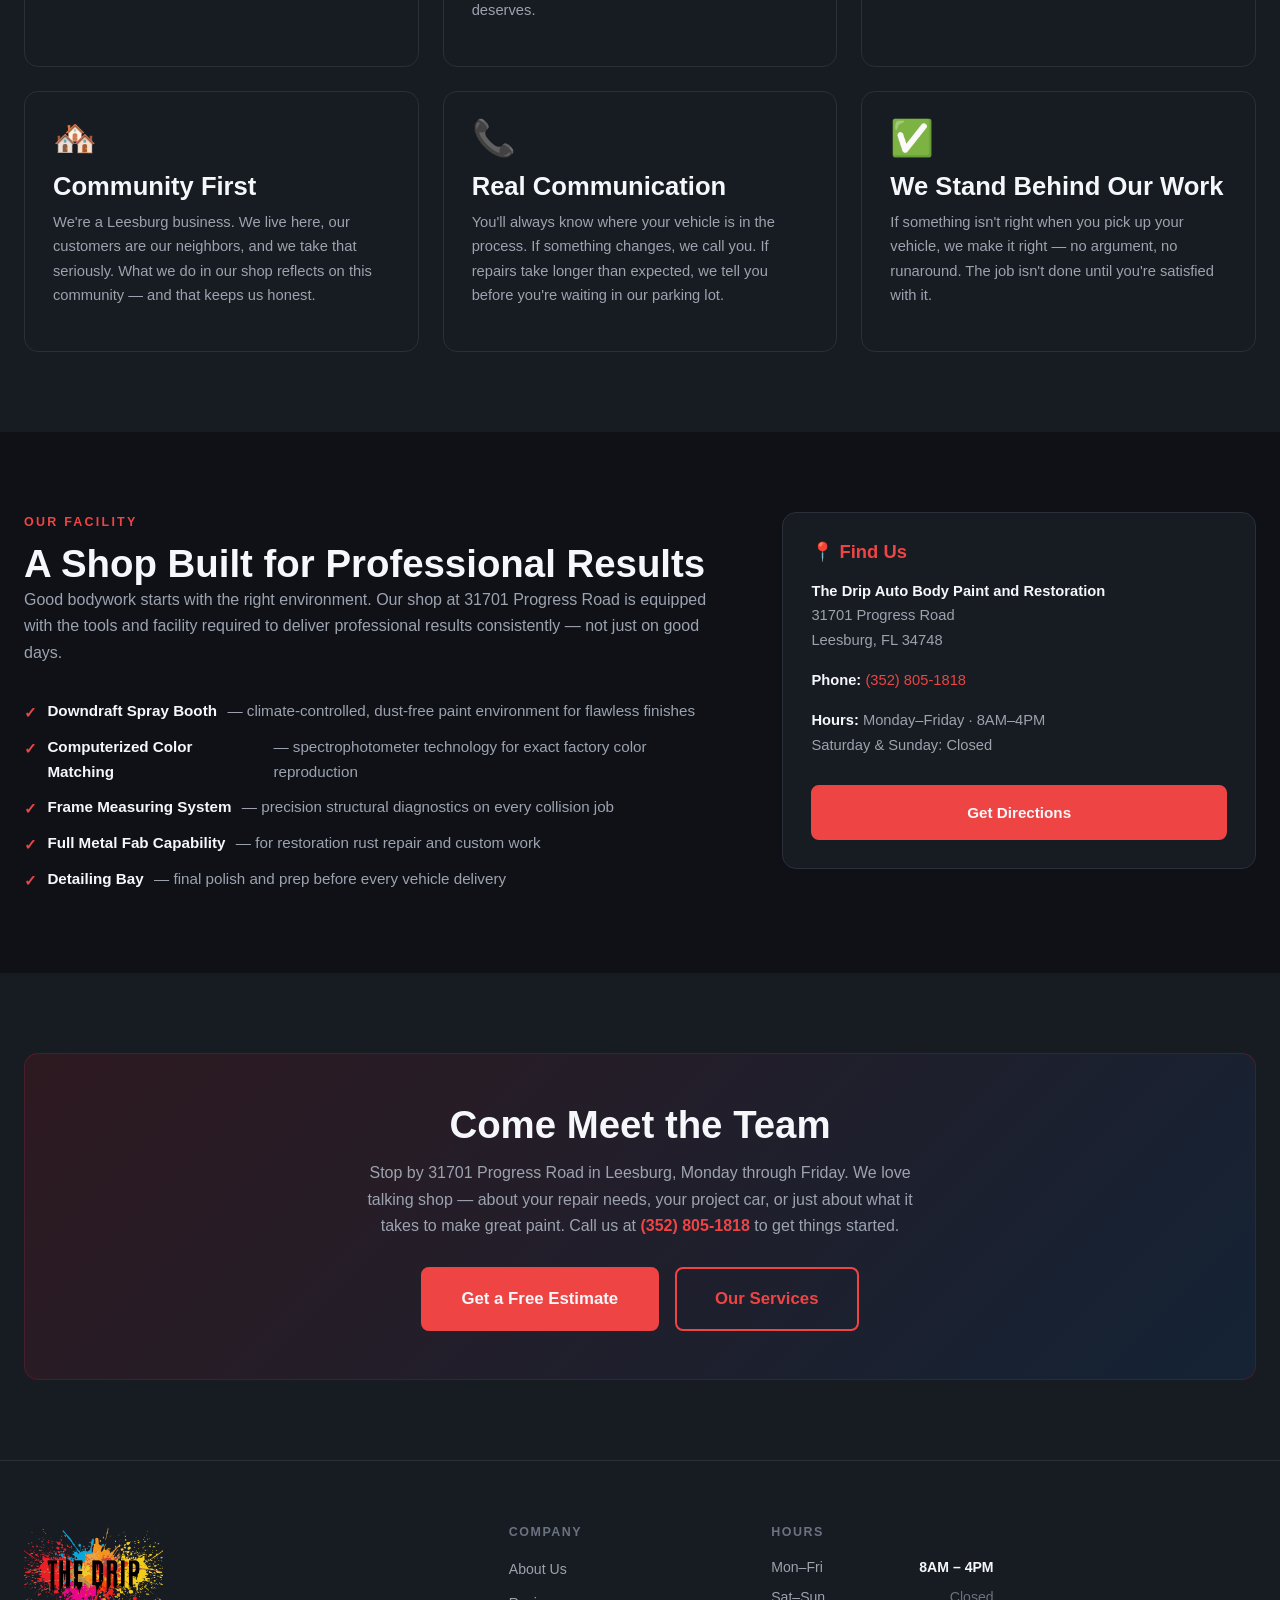
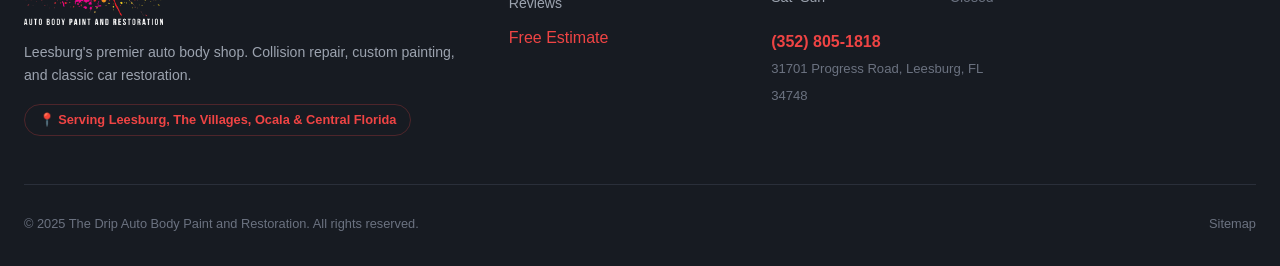
==== commit a876eed5: "SEO: update about.html (www canonicals, clean URLs, GSC fixes)" ====
--- a/about.html
+++ b/about.html
@@ -6,12 +6,12 @@
   <title>About Us | The Drip Auto Body Paint &amp; Restoration — Leesburg, FL</title>
   <meta name="description" content="Learn about The Drip Auto Body Paint and Restoration — Leesburg, FL's trusted auto body shop with proudly serving Leesburg since 2020. Locally owned, expert team, and a passion for every vehicle we touch." />
   <meta name="keywords" content="about The Drip auto body Leesburg FL, local auto body shop Lake County, experienced auto body technicians FL, Leesburg auto body history" />
-  <link rel="canonical" href="https://www.dripautomotive.com/about.html" />
+  <link rel="canonical" href="https://www.dripautomotive.com/about" />
   <meta property="og:type" content="website" />
   <meta property="og:title" content="About The Drip Auto Body | Leesburg, FL" />
   <meta property="og:description" content="Serving Leesburg and Lake County. Locally owned, expert team, and a genuine passion for every vehicle we touch." />
   <meta property="og:image" content="https://www.dripautomotive.com/images/og-image.jpg" />
-  <meta property="og:url" content="https://www.dripautomotive.com/about.html" />
+  <meta property="og:url" content="https://www.dripautomotive.com/about" />
   <link rel="icon" href="favicon.ico" type="image/x-icon">
   <link rel="apple-touch-icon" href="apple-touch-icon.png">
   <link rel="stylesheet" href="style.css" />
@@ -41,10 +41,10 @@
   <header id="site-header" role="banner">
     <div class="container">
       <nav class="nav-inner" aria-label="Main navigation">
-        <a href="index.html" class="nav-logo" aria-label="The Drip Auto Body — Home"><img src="logo.png" alt="The Drip Auto Body Paint and Restoration" class="nav-logo-img"></a>
+        <a href="/" class="nav-logo" aria-label="The Drip Auto Body — Home"><img src="logo.png" alt="The Drip Auto Body Paint and Restoration" class="nav-logo-img"></a>
           <ul class="nav-links" role="list">
-          <li><a href="index.html">Home</a></li><li><a href="services.html">Services</a></li><li><a href="about.html">About</a></li><li><a href="reviews.html">Reviews</a></li>
-              <a href="contact.html">Free Estimate</a></li>
+          <li><a href="/">Home</a></li><li><a href="services">Services</a></li><li><a href="about">About</a></li><li><a href="reviews">Reviews</a></li>
+              <a href="contact">Free Estimate</a></li>
         </ul>
         <a href="tel:+13528051818" class="nav-phone">(352) 805-1818</a>
         <button class="nav-toggle" id="nav-toggle" aria-expanded="false" aria-label="Toggle navigation"><span></span><span></span><span></span></button>
@@ -59,7 +59,7 @@
     <section class="page-hero">
       <div class="container page-hero-content">
         <nav class="breadcrumb" aria-label="Breadcrumb">
-          <a href="index.html">Home</a><span class="sep">›</span><span class="current">About Us</span>
+          <a href="/">Home</a><span class="sep">›</span><span class="current">About Us</span>
         </nav>
         <h1>About The Drip</h1>
         <p class="lead">We're a locally owned auto body shop in Leesburg, FL that's been doing right by our customers for since 2020. No corporate overhead, no shortcuts — just skilled hands, honest work, and a shop that genuinely cares about the vehicles we touch.</p>
@@ -174,7 +174,7 @@
               <p><strong style="color:var(--white);">Phone:</strong> <a href="tel:+13528051818">(352) 805-1818</a></p>
               <p><strong style="color:var(--white);">Hours:</strong> Monday–Friday · 8AM–4PM<br>
               Saturday &amp; Sunday: Closed</p>
-              <a href="contact.html" class="btn btn-primary w-full" style="justify-content:center;margin-top:0.75rem;">Get Directions</a>
+              <a href="contact" class="btn btn-primary w-full" style="justify-content:center;margin-top:0.75rem;">Get Directions</a>
             </div>
           </div>
         </div>
@@ -188,8 +188,8 @@
           <h2>Come Meet the Team</h2>
           <p>Stop by 31701 Progress Road in Leesburg, Monday through Friday. We love talking shop — about your repair needs, your project car, or just about what it takes to make great paint. Call us at <strong style="color:var(--accent);">(352) 805-1818</strong> to get things started.</p>
           <div class="btn-group" style="justify-content:center;">
-            <a href="contact.html" class="btn btn-primary btn-lg">Get a Free Estimate</a>
-            <a href="services.html" class="btn btn-outline btn-lg">Our Services</a>
+            <a href="contact" class="btn btn-primary btn-lg">Get a Free Estimate</a>
+            <a href="services" class="btn btn-outline btn-lg">Our Services</a>
           </div>
         </div>
       </div>
@@ -204,8 +204,8 @@
           <p>Leesburg's premier auto body shop. Collision repair, custom painting, and classic car restoration.</p>
           <span class="footer-tagline">📍 Serving Leesburg, The Villages, Ocala &amp; Central Florida</span>
         </div>
-        <div class="footer-col"><h5>Company</h5><ul><li><a href="about.html">About Us</a></li><li><a href="reviews.html">Reviews</a></li>
-              <a href="contact.html">Free Estimate</a></li></ul></div>
+        <div class="footer-col"><h5>Company</h5><ul><li><a href="about">About Us</a></li><li><a href="reviews">Reviews</a></li>
+              <a href="contact">Free Estimate</a></li></ul></div>
         <div class="footer-col footer-hours">
           <h5>Hours</h5>
           <p><span class="hours-day">Mon–Fri</span><span class="hours-time">8AM – 4PM</span></p>
